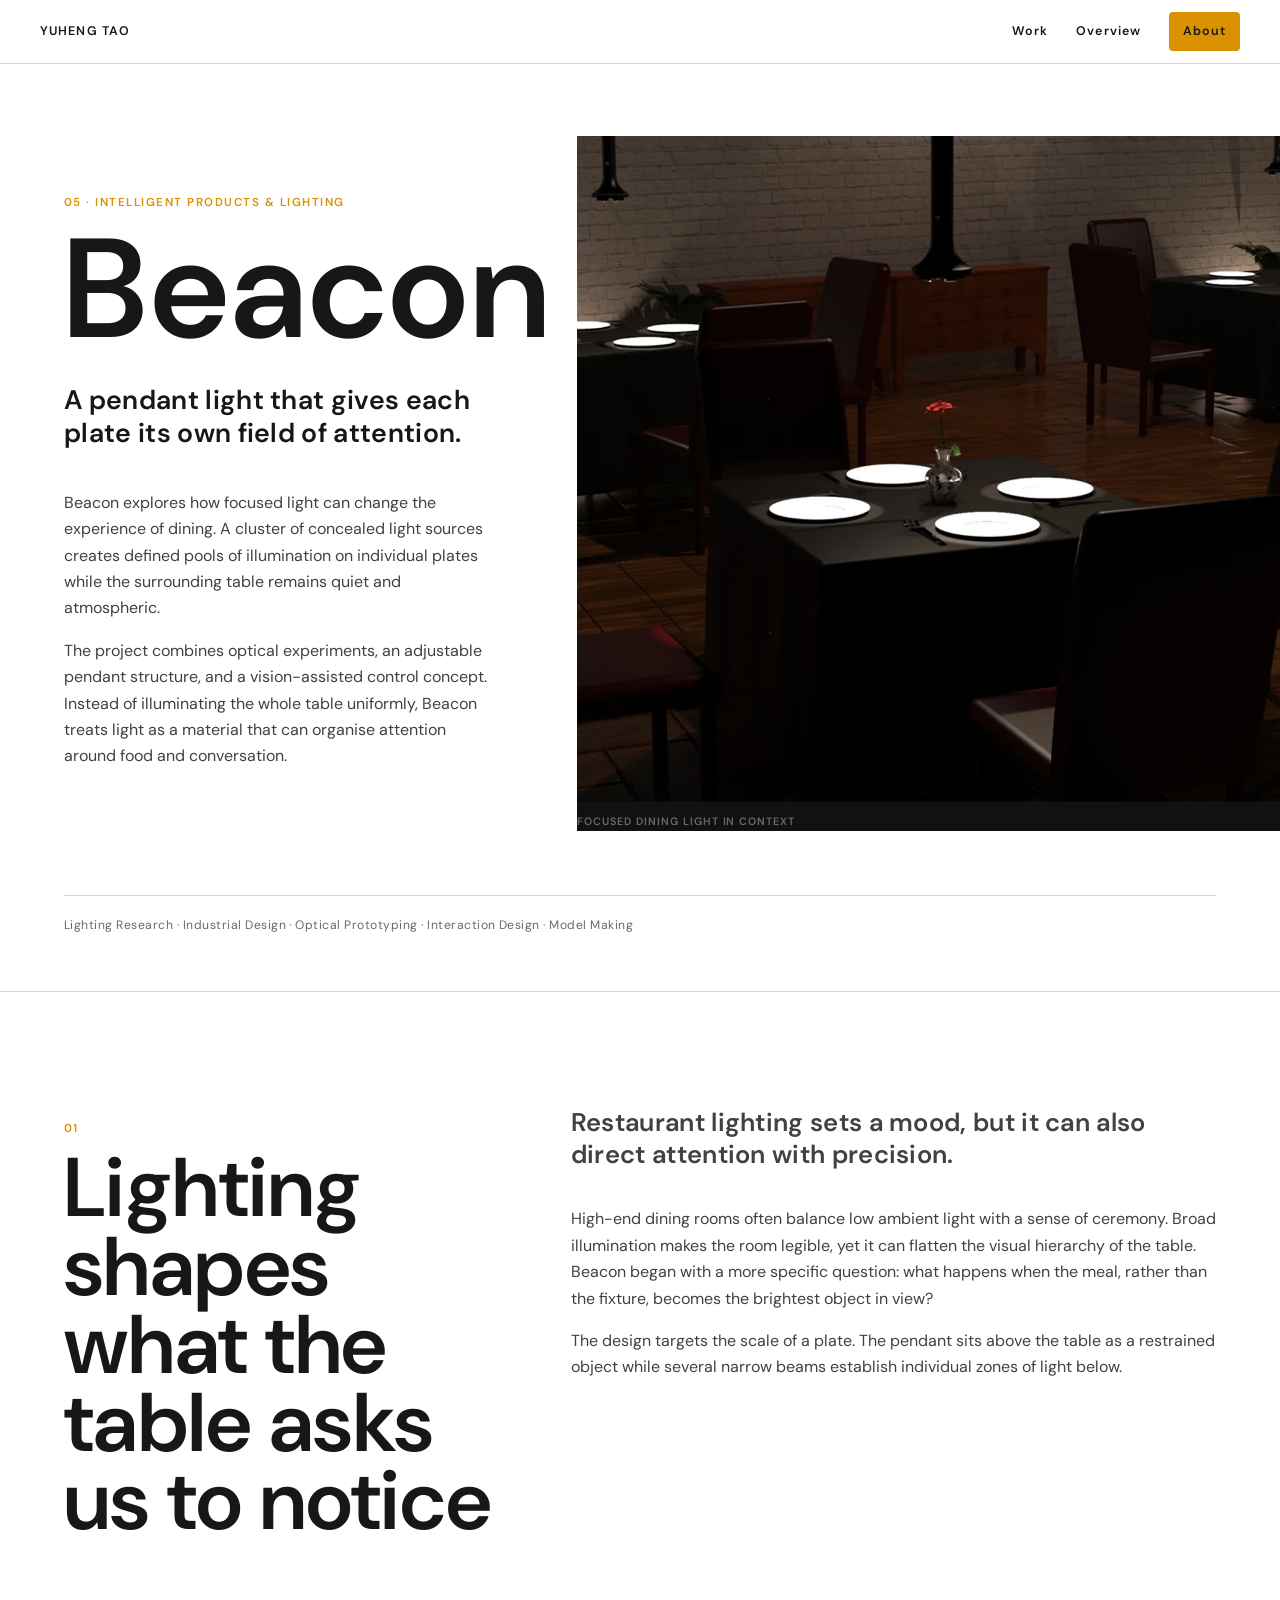
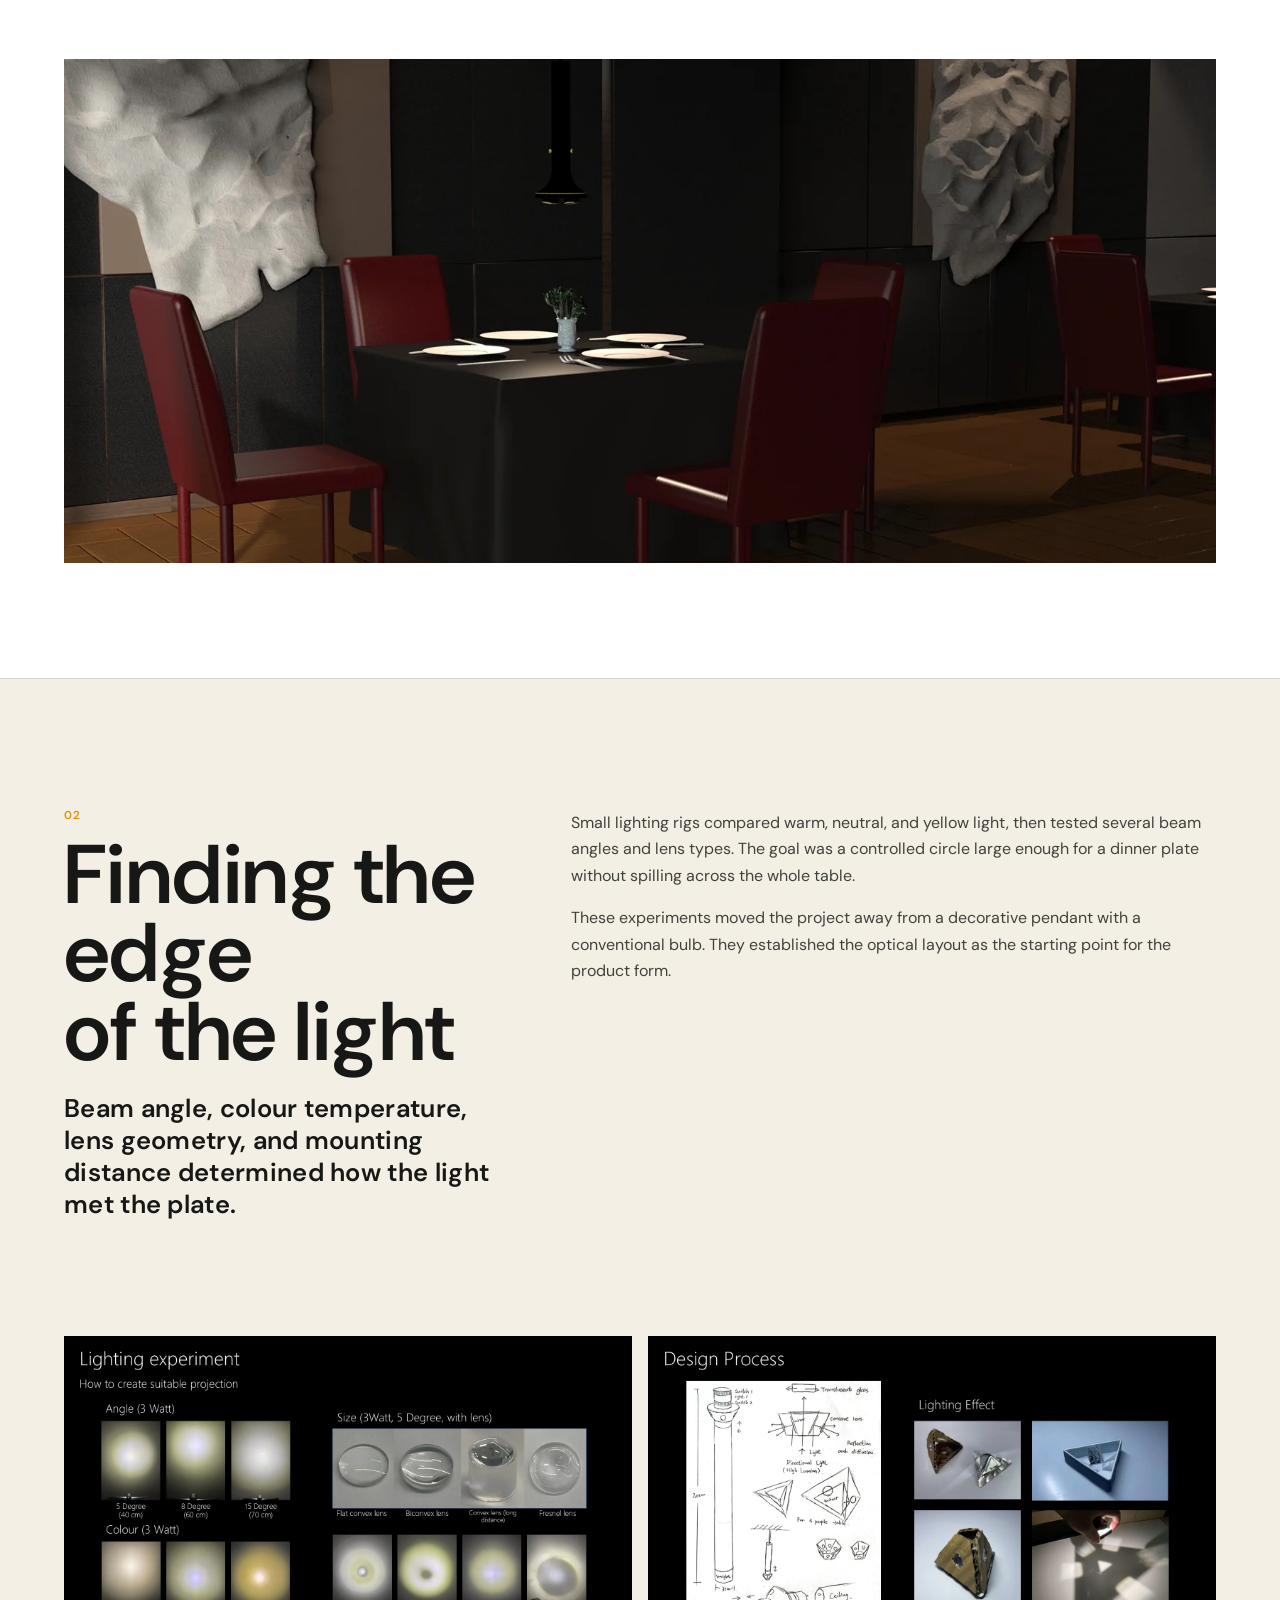
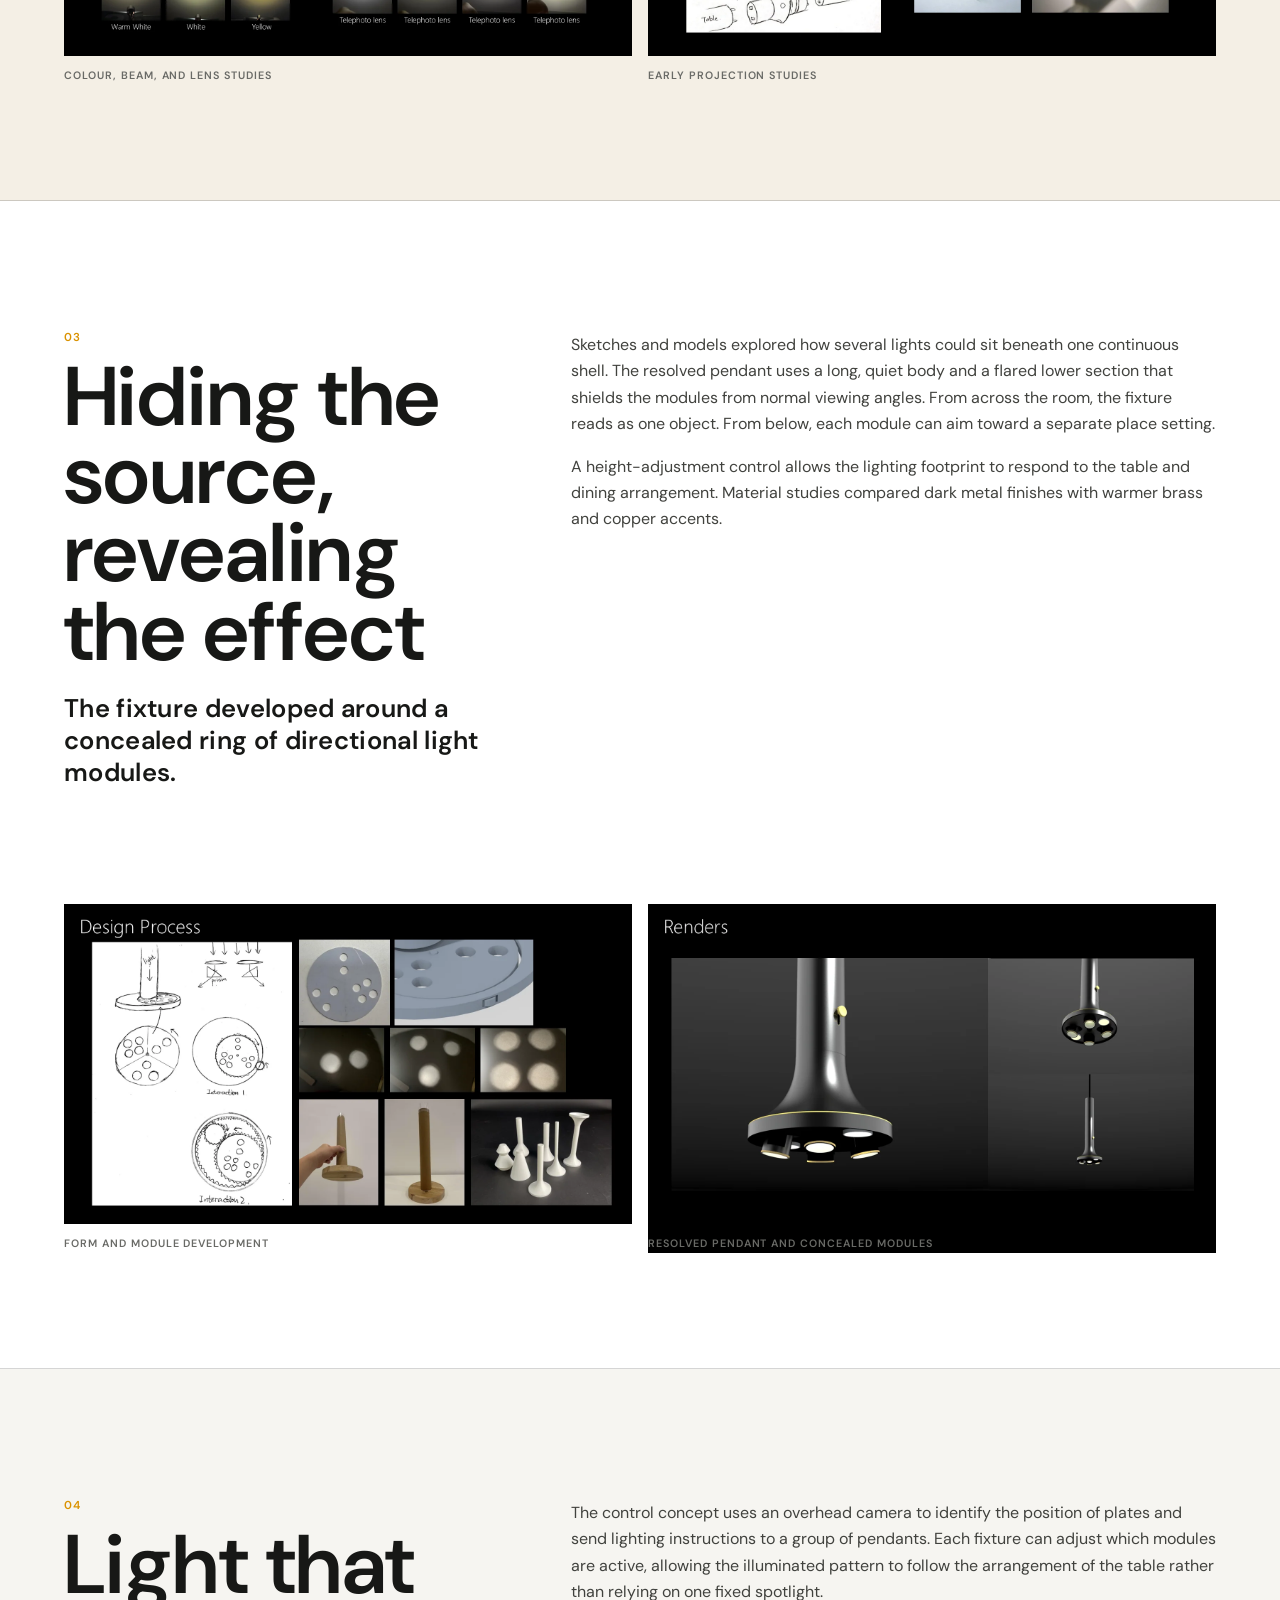
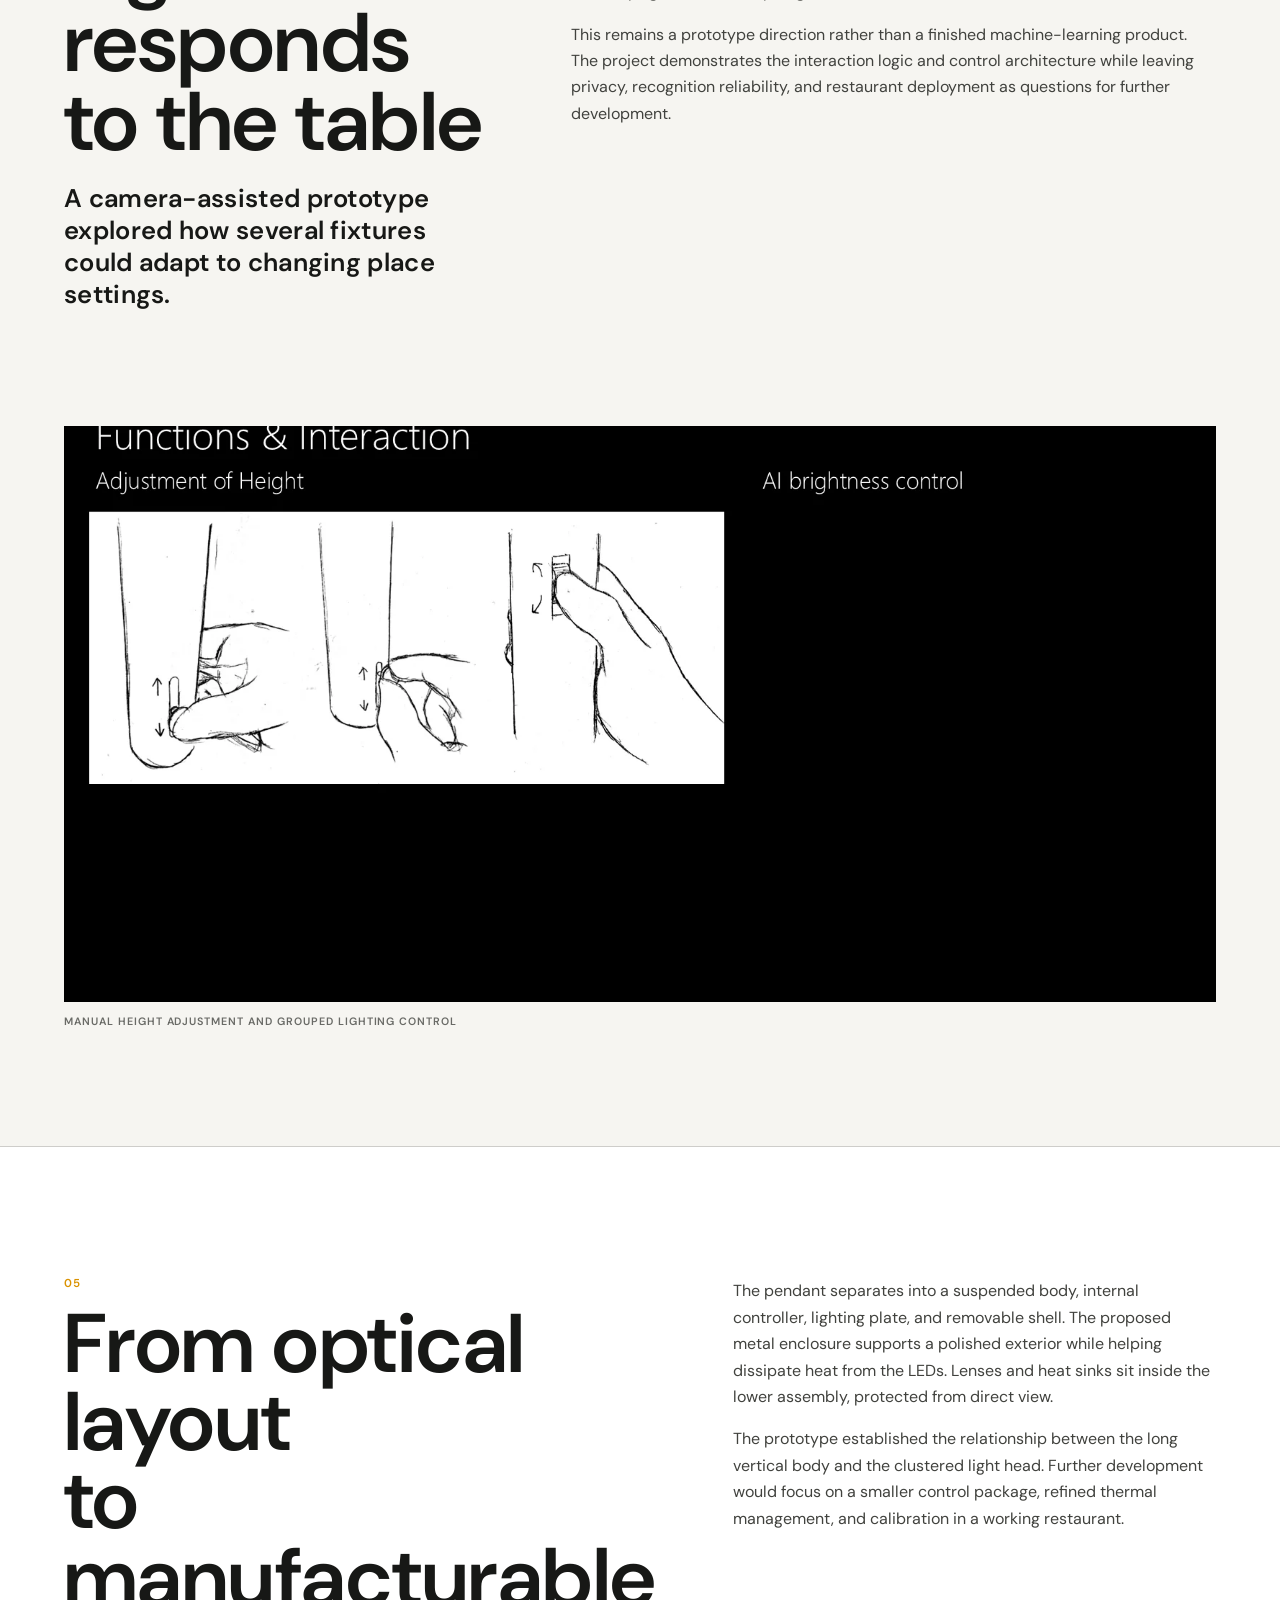
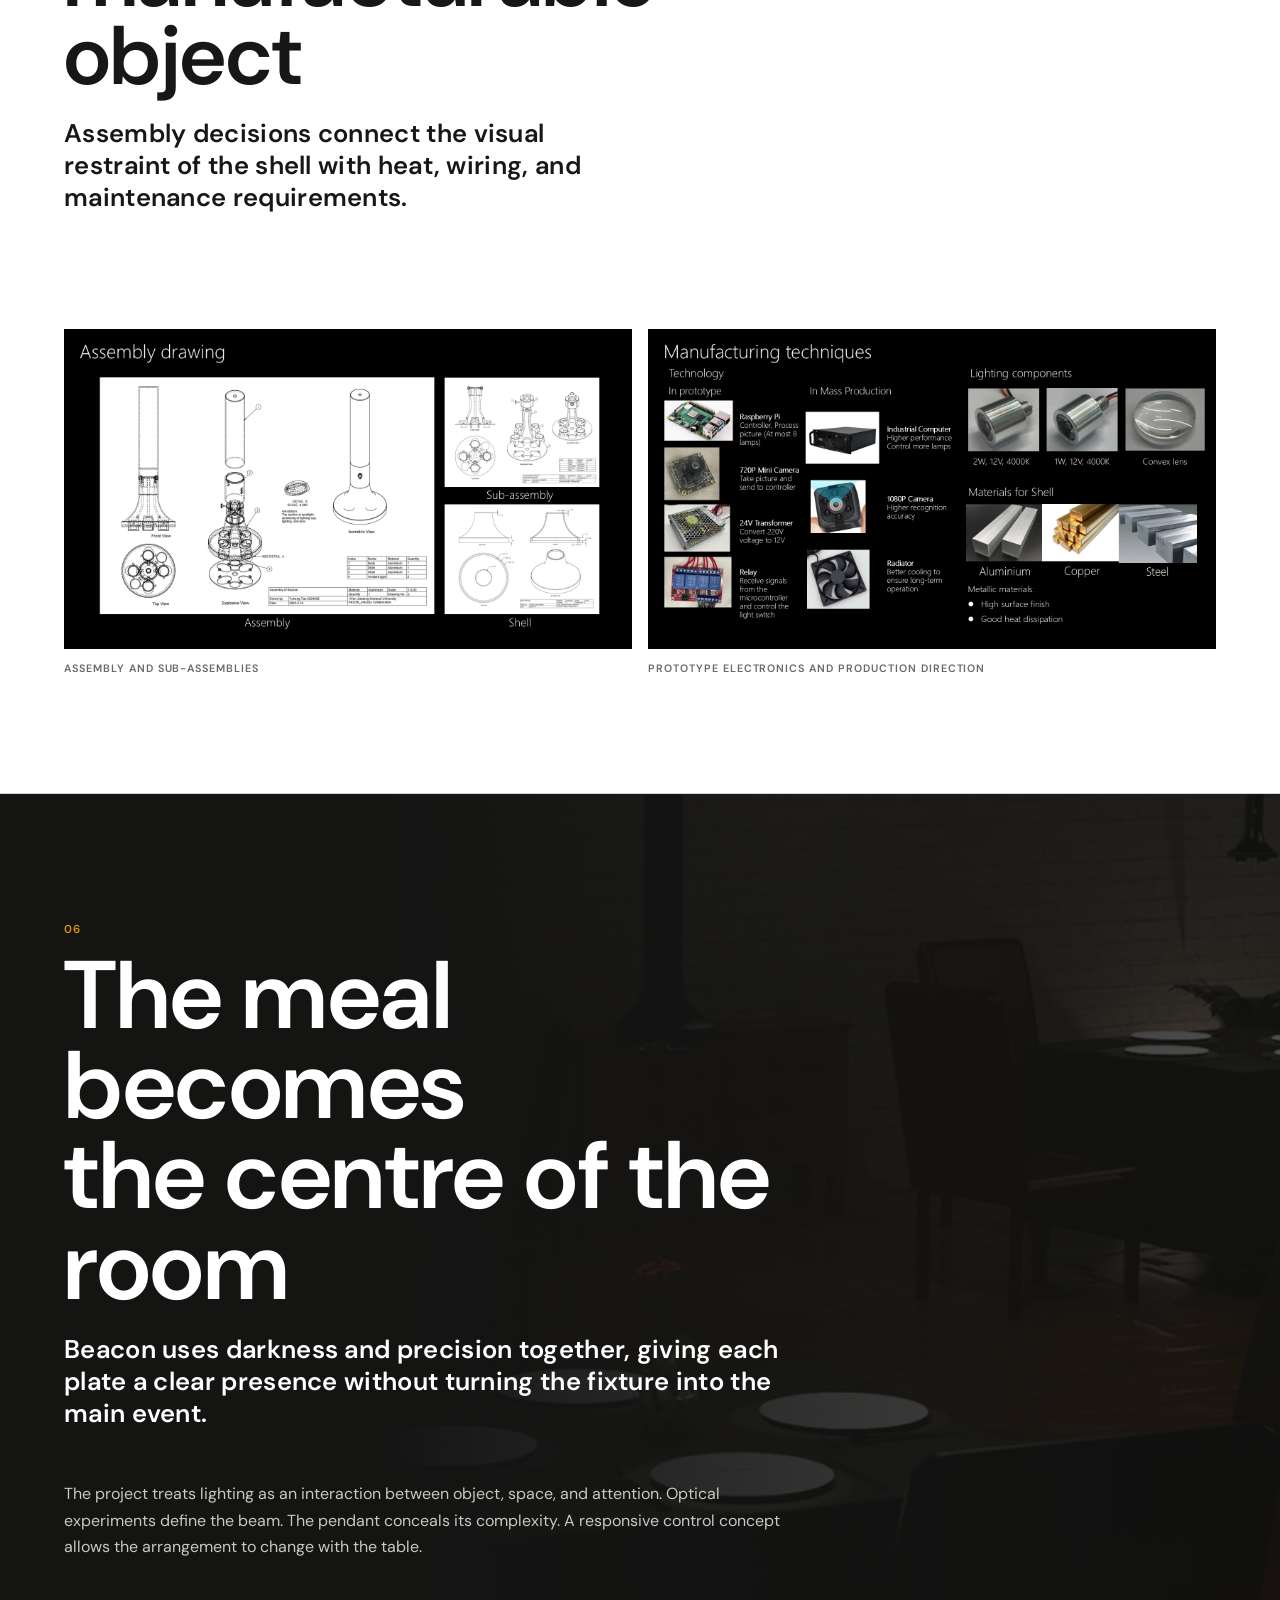
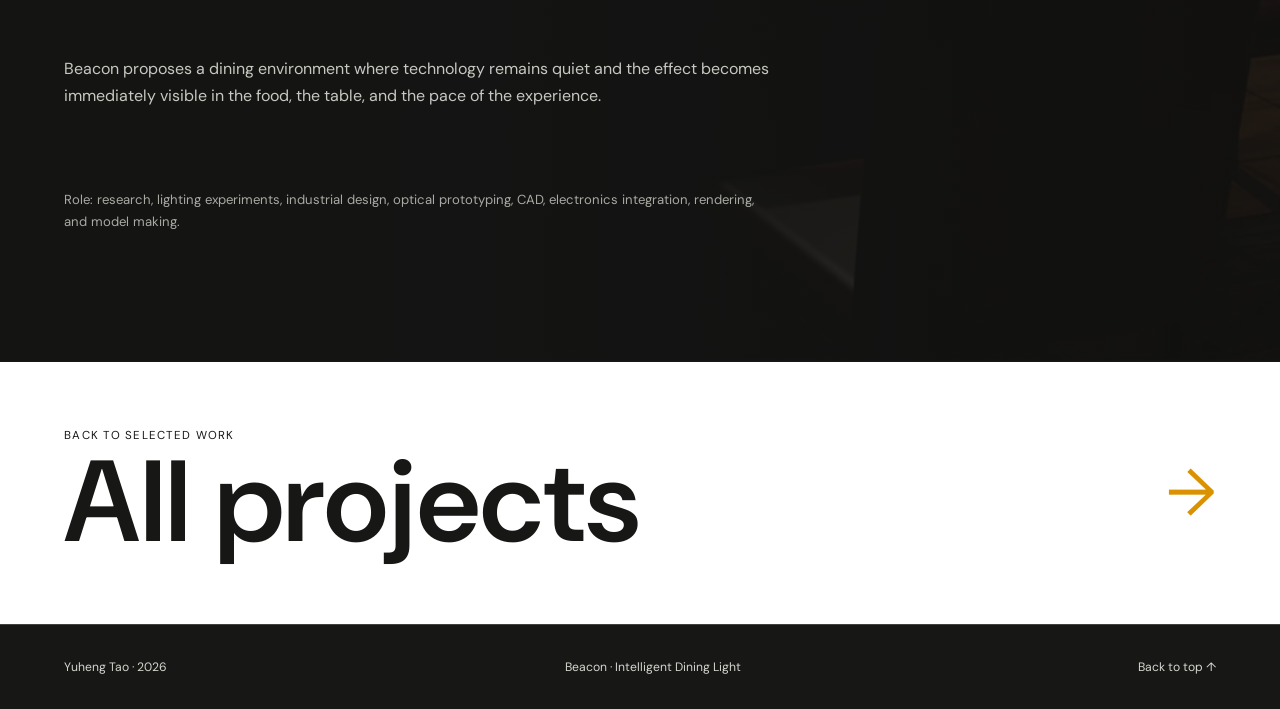
==== beacon.html @ 6a411d56 "Add Beacon and CartX project pages" ====
<!doctype html><html lang="en"><head><meta charset="utf-8"><meta name="viewport" content="width=device-width,initial-scale=1"><meta name="description" content="Beacon — a vision-assisted dining light by Yuheng Tao."><title>Beacon — Yuheng Tao</title><link rel="preconnect" href="https://fonts.googleapis.com"><link rel="preconnect" href="https://fonts.gstatic.com" crossorigin><link href="https://fonts.googleapis.com/css2?family=DM+Sans:opsz,wght@9..40,400;9..40,500;9..40,600&display=swap" rel="stylesheet"><link rel="stylesheet" href="capacitive.css?v=2"><link rel="stylesheet" href="beacon.css?v=1"></head>
<body><header class="site-header"><a class="wordmark" href="index.html">YUHENG TAO</a><nav aria-label="Project navigation"><a href="index.html#work">Work</a><a href="#overview">Overview</a><a class="button-link" href="index.html#about">About</a></nav></header><main>
<section class="project-hero beacon-hero" id="overview"><div class="hero-copy"><p class="eyebrow">05 · INTELLIGENT PRODUCTS & LIGHTING</p><h1>Beacon</h1><p class="hero-deck">A pendant light that gives each plate its own field of attention.</p><p class="hero-intro">Beacon explores how focused light can change the experience of dining. A cluster of concealed light sources creates defined pools of illumination on individual plates while the surrounding table remains quiet and atmospheric.</p><p class="hero-intro">The project combines optical experiments, an adjustable pendant structure, and a vision-assisted control concept. Instead of illuminating the whole table uniformly, Beacon treats light as a material that can organise attention around food and conversation.</p></div><figure class="hero-image"><img src="assets/beacon/web/hero-restaurant.webp" alt="Beacon pendant lights illuminating individual plates in a restaurant"><figcaption>Focused dining light in context</figcaption></figure><p class="project-credit">Lighting Research · Industrial Design · Optical Prototyping · Interaction Design · Model Making</p></section>

<section class="story-section beacon-question" id="context"><div><p class="section-number">01</p><h2>Lighting shapes what the table asks us to notice</h2></div><div class="copy"><p class="subhead">Restaurant lighting sets a mood, but it can also direct attention with precision.</p><p>High-end dining rooms often balance low ambient light with a sense of ceremony. Broad illumination makes the room legible, yet it can flatten the visual hierarchy of the table. Beacon began with a more specific question: what happens when the meal, rather than the fixture, becomes the brightest object in view?</p><p>The design targets the scale of a plate. The pendant sits above the table as a restrained object while several narrow beams establish individual zones of light below.</p></div><img class="wide-image" src="assets/beacon/web/ambient-context.webp" alt="Restaurant interior with Beacon providing ambient light"></section>

<section class="story-section optics" id="optics"><div class="heading"><p class="section-number">02</p><h2>Finding the edge<br>of the light</h2><p class="subhead">Beam angle, colour temperature, lens geometry, and mounting distance determined how the light met the plate.</p></div><div class="copy"><p>Small lighting rigs compared warm, neutral, and yellow light, then tested several beam angles and lens types. The goal was a controlled circle large enough for a dinner plate without spilling across the whole table.</p><p>These experiments moved the project away from a decorative pendant with a conventional bulb. They established the optical layout as the starting point for the product form.</p></div><div class="image-pair"><figure><img src="assets/beacon/web/optical-tests.webp" alt="Beacon beam angle, colour, and lens experiments"><figcaption>Colour, beam, and lens studies</figcaption></figure><figure><img src="assets/beacon/web/light-effect-studies.webp" alt="Physical lighting-effect prototypes"><figcaption>Early projection studies</figcaption></figure></div></section>

<section class="story-section form" id="form"><div class="heading"><p class="section-number">03</p><h2>Hiding the source,<br>revealing the effect</h2><p class="subhead">The fixture developed around a concealed ring of directional light modules.</p></div><div class="copy"><p>Sketches and models explored how several lights could sit beneath one continuous shell. The resolved pendant uses a long, quiet body and a flared lower section that shields the modules from normal viewing angles. From across the room, the fixture reads as one object. From below, each module can aim toward a separate place setting.</p><p>A height-adjustment control allows the lighting footprint to respond to the table and dining arrangement. Material studies compared dark metal finishes with warmer brass and copper accents.</p></div><div class="image-pair"><figure><img src="assets/beacon/web/form-development.webp" alt="Beacon sketches and physical form models"><figcaption>Form and module development</figcaption></figure><figure class="dark"><img src="assets/beacon/web/final-render.webp" alt="Final Beacon pendant light rendering"><figcaption>Resolved pendant and concealed modules</figcaption></figure></div></section>

<section class="story-section intelligence" id="interaction"><div class="heading"><p class="section-number">04</p><h2>Light that responds<br>to the table</h2><p class="subhead">A camera-assisted prototype explored how several fixtures could adapt to changing place settings.</p></div><div class="copy"><p>The control concept uses an overhead camera to identify the position of plates and send lighting instructions to a group of pendants. Each fixture can adjust which modules are active, allowing the illuminated pattern to follow the arrangement of the table rather than relying on one fixed spotlight.</p><p>This remains a prototype direction rather than a finished machine-learning product. The project demonstrates the interaction logic and control architecture while leaving privacy, recognition reliability, and restaurant deployment as questions for further development.</p></div><figure class="wide-card"><img src="assets/beacon/web/height-and-control.webp" alt="Height adjustment and camera-assisted brightness control concept"><figcaption>Manual height adjustment and grouped lighting control</figcaption></figure></section>

<section class="story-section making" id="making"><div class="heading"><p class="section-number">05</p><h2>From optical layout<br>to manufacturable object</h2><p class="subhead">Assembly decisions connect the visual restraint of the shell with heat, wiring, and maintenance requirements.</p></div><div class="copy"><p>The pendant separates into a suspended body, internal controller, lighting plate, and removable shell. The proposed metal enclosure supports a polished exterior while helping dissipate heat from the LEDs. Lenses and heat sinks sit inside the lower assembly, protected from direct view.</p><p>The prototype established the relationship between the long vertical body and the clustered light head. Further development would focus on a smaller control package, refined thermal management, and calibration in a working restaurant.</p></div><div class="image-pair"><figure><img src="assets/beacon/web/assembly.webp" alt="Beacon assembly and technical drawings"><figcaption>Assembly and sub-assemblies</figcaption></figure><figure><img src="assets/beacon/web/manufacturing.webp" alt="Beacon prototype electronics, materials, and manufacturing plan"><figcaption>Prototype electronics and production direction</figcaption></figure></div></section>

<section class="story-section story-section--closing beacon-closing" id="closing"><div class="closing-bg"><img src="assets/beacon/web/hero-restaurant.webp" alt="Beacon lights in a dining room"></div><p class="section-number">06</p><h2>The meal becomes<br>the centre of the room</h2><p class="subhead">Beacon uses darkness and precision together, giving each plate a clear presence without turning the fixture into the main event.</p><div class="closing-copy"><p>The project treats lighting as an interaction between object, space, and attention. Optical experiments define the beam. The pendant conceals its complexity. A responsive control concept allows the arrangement to change with the table.</p><p>Beacon proposes a dining environment where technology remains quiet and the effect becomes immediately visible in the food, the table, and the pace of the experience.</p></div><p class="role">Role: research, lighting experiments, industrial design, optical prototyping, CAD, electronics integration, rendering, and model making.</p></section>
<a class="next-project" href="index.html#capacitive"><span>Back to selected work</span><strong>All projects</strong><b>→</b></a></main><footer><span>Yuheng Tao · 2026</span><span>Beacon · Intelligent Dining Light</span><a href="#overview">Back to top ↑</a></footer></body></html>
---- capacitive.css ----
:root{--paper:#fff;--ink:#171816;--muted:#696a66;--soft:#f0efe9;--line:rgba(23,24,22,.18);--accent:#da9200;--ch-a:#db6d43;--ch-b:#3d7f74;--ch-c:#5270a8;--sans:"DM Sans",Arial,sans-serif;--serif:"Libre Caslon Display",Georgia,serif}
*{box-sizing:border-box}html{scroll-behavior:smooth}body{margin:0;background:var(--paper);color:var(--ink);font-family:var(--sans);font-size:16px;line-height:1.65}a{color:inherit;text-decoration:none}
.site-header{position:fixed;inset:0 0 auto;z-index:20;display:flex;align-items:center;justify-content:space-between;min-height:64px;padding:0 2.5rem;border-bottom:1px solid var(--line);background:rgba(255,255,255,.9);backdrop-filter:blur(14px)}
.wordmark,nav a{font-size:.78rem;font-weight:600;letter-spacing:.09em}nav{display:flex;align-items:center;gap:1.75rem}.button-link{padding:.55rem .85rem;border-radius:4px;background:var(--accent)}
main{overflow:hidden}.eyebrow,.section-number{color:var(--accent);font-size:.72rem;font-weight:600;letter-spacing:.13em}.project-hero,.story-section{border-bottom:1px solid var(--line)}
.project-hero{display:grid;grid-template-columns:minmax(360px,.78fr) minmax(0,1.22fr);gap:clamp(2rem,5vw,6rem);min-height:100vh;padding:8.5rem 0 3.5rem 5vw;align-items:center}.hero-copy{max-width:670px;padding-right:1rem}.hero-copy h1,.story-section h2{font-family:var(--serif);font-weight:400;letter-spacing:-.045em;line-height:.94}.hero-copy h1{margin:.7rem 0 1.7rem;font-size:clamp(4.4rem,7vw,8rem)}.hero-deck{max-width:570px;margin:0 0 2.5rem;font-family:var(--serif);font-size:clamp(1.5rem,2.1vw,2.3rem);line-height:1.25}.hero-intro{max-width:610px;margin:0 0 1rem;color:#41423e}.disclosure{grid-column:1/-1;margin:0 5vw 0 0;padding-top:1.2rem;border-top:1px solid var(--line);color:var(--muted);font-size:.78rem;font-style:italic}
.media-placeholder{position:relative;min-height:240px;overflow:hidden;background:linear-gradient(135deg,transparent 49.8%,rgba(23,24,22,.1) 50%,transparent 50.2%),linear-gradient(45deg,transparent 49.8%,rgba(23,24,22,.1) 50%,transparent 50.2%),#e4e2da}.media-placeholder:after{content:"";position:absolute;inset:12px;border:1px solid rgba(23,24,22,.12)}.media-placeholder span{position:absolute;left:1.1rem;bottom:.9rem;z-index:1;padding:.2rem .35rem;background:rgba(255,255,255,.9);font-size:.65rem;font-weight:600;letter-spacing:.1em}.media-placeholder--hero{min-height:0;aspect-ratio:16/9}.media-placeholder--square{aspect-ratio:1}.media-placeholder--wide{width:100%;min-height:0;aspect-ratio:16/7}.media-row{display:grid;grid-template-columns:1fr 1fr;gap:1rem}.media-row .media-placeholder{aspect-ratio:4/3;min-height:0}
.story-section{padding:clamp(5rem,9vw,9rem) 5vw}.story-section--split{display:grid;grid-template-columns:minmax(340px,.75fr) minmax(0,1.25fr);gap:clamp(3rem,8vw,9rem);align-items:start}.story-copy{max-width:670px}.story-section h2{margin:.5rem 0 1.4rem;font-size:clamp(3.8rem,6.5vw,7rem)}.story-copy p:not(.section-number):not(.subhead):not(.note){color:#3f403c}.subhead{margin:0 0 2.2rem;max-width:650px;font-family:var(--serif);font-size:clamp(1.35rem,2vw,2rem);line-height:1.3}.note,.result-note{margin-top:2rem;padding-top:1rem;border-top:1px solid var(--line);color:var(--muted);font-size:.82rem;font-style:italic}.media-stack{display:grid;gap:1rem}
.story-section--image-first{padding-left:0;padding-right:0}.story-section--image-first .story-copy{margin:5rem 5vw 3rem 48%;max-width:690px}.story-section--image-first .media-placeholder--wide{margin-left:12%;width:88%}.process-line{display:flex;align-items:center;justify-content:space-between;gap:1rem;margin:4rem 5vw 0;padding:1.6rem 0;border-top:1px solid var(--line);border-bottom:1px solid var(--line);font-size:.76rem;font-weight:600;letter-spacing:.09em;text-transform:uppercase}.process-line i{display:block;flex:1;height:1px;background:var(--line)}
.story-section--reading{background:#f6f5f1}.story-copy--reading{max-width:900px}.pipeline{display:grid;grid-template-columns:1fr auto 1fr auto 1fr;gap:1.2rem;align-items:center;margin:4rem 0}.pipeline>b{color:var(--accent);font-size:2rem;font-weight:400}.pipeline-card{position:relative;display:flex;align-items:flex-end;justify-content:center;height:210px;padding:1.4rem;background:#fff;border:1px solid var(--line)}.pipeline-card strong{position:absolute;left:1rem;bottom:.8rem;font-size:.72rem;letter-spacing:.08em;text-transform:uppercase}.trace{position:absolute;left:10%;right:10%;height:2px;transform-origin:center;background:var(--ch-a);box-shadow:40px -22px 0 -1px var(--ch-a),90px 13px 0 -1px var(--ch-a)}.trace--b{background:var(--ch-b);transform:rotate(-8deg);box-shadow:50px 25px 0 -1px var(--ch-b),110px -16px 0 -1px var(--ch-b)}.trace--c{background:var(--ch-c);transform:rotate(12deg);box-shadow:36px 17px 0 -1px var(--ch-c),100px -26px 0 -1px var(--ch-c)}.pipeline-card--signature{gap:1rem;align-items:center}.pipeline-card--signature em{width:18%;aspect-ratio:1;border-radius:50%}.pipeline-card--signature em:nth-child(1){background:var(--ch-a)}.pipeline-card--signature em:nth-child(2){background:var(--ch-b)}.pipeline-card--signature em:nth-child(3){background:var(--ch-c)}.pipeline-card--position span{width:55%;aspect-ratio:1;border:1px solid var(--line);background:radial-gradient(circle at 68% 36%,var(--accent) 0 5px,transparent 6px),linear-gradient(var(--line) 1px,transparent 1px),linear-gradient(90deg,var(--line) 1px,transparent 1px);background-size:auto,25% 25%,25% 25%}.reading-grid{display:grid;grid-template-columns:.8fr 1.2fr;gap:6vw;align-items:start}.reading-copy{max-width:620px;color:#3f403c}.media-row--maps .media-placeholder{aspect-ratio:1}
.story-section--result{padding-bottom:7rem}.result-heading{max-width:960px}.comparison{display:grid;grid-template-columns:1fr 1fr;gap:1rem;margin-top:4rem}.comparison-panel{padding:1.5rem;background:#fff;border:1px solid var(--line)}.comparison-panel--muted{background:var(--soft)}.comparison-label{font-size:.68rem;font-weight:600;letter-spacing:.11em}.comparison-panel h3{margin:1.4rem 0 .7rem;font-family:var(--serif);font-size:clamp(1.7rem,2.4vw,2.7rem);font-weight:400}.comparison-panel p{max-width:620px;color:#454642}.dot-field{height:250px;margin-top:1.2rem;border:1px solid var(--line);background-size:40px 40px;background-image:radial-gradient(circle,var(--ink) 0 3px,transparent 4px)}.dot-field--uncertain{background-image:radial-gradient(circle at 50% 50%,rgba(218,146,0,.35) 0 5px,transparent 28px),radial-gradient(circle,rgba(23,24,22,.38) 0 3px,transparent 4px);background-size:120px 100px,47px 42px}.result-note{max-width:700px}
.story-section--closing{min-height:90vh;background:var(--ink);color:#fff}.story-section--closing .section-number{color:var(--accent)}.story-section--closing h2{font-size:clamp(5rem,10vw,11rem)}.story-section--closing .subhead{max-width:790px;color:#fff}.closing-copy{display:grid;grid-template-columns:1fr 1fr;gap:5vw;max-width:1100px;color:#c8c8c2}.role{margin-top:4rem;color:#a9aaa4;font-size:.82rem}.closing-line{max-width:1050px;margin:6rem 0 0;font-family:var(--serif);font-size:clamp(2rem,4vw,4.5rem);line-height:1.1}
.next-project{display:grid;grid-template-columns:1fr auto;grid-template-rows:auto auto;align-items:center;padding:4rem 5vw;background:var(--paper)}.next-project span{font-size:.72rem;letter-spacing:.11em;text-transform:uppercase}.next-project strong{font-family:var(--serif);font-size:clamp(4rem,9vw,10rem);font-weight:400;line-height:1}.next-project b{grid-column:2;grid-row:1/3;color:var(--accent);font-size:4rem;font-weight:400}footer{display:flex;justify-content:space-between;gap:1rem;padding:2rem 5vw;background:var(--ink);color:#d6d6d0;font-size:.76rem;border-top:1px solid rgba(255,255,255,.18)}
@media(max-width:900px){.site-header{padding:0 1.25rem}nav a:not(.button-link){display:none}.project-hero,.story-section--split{grid-template-columns:1fr}.project-hero{padding:7rem 0 3rem 1.25rem}.hero-copy{padding-right:1.25rem}.media-placeholder--hero{grid-row:auto;width:100%}.disclosure{margin-right:1.25rem}.story-section{padding:5rem 1.25rem}.story-section--image-first{padding-left:0;padding-right:0}.story-section--image-first .media-placeholder--wide{margin-left:1.25rem;width:calc(100% - 1.25rem);aspect-ratio:16/9}.story-section--image-first .story-copy{margin:3rem 1.25rem}.process-line{margin:3rem 1.25rem 0;overflow:auto}.pipeline{grid-template-columns:1fr;gap:.7rem}.pipeline>b{transform:rotate(90deg);justify-self:center}.reading-grid,.comparison,.closing-copy{grid-template-columns:1fr}.dot-field{height:210px}.story-section--closing h2{font-size:20vw}}
@media(max-width:560px){.hero-copy h1{font-size:15vw}.story-section h2{font-size:14vw}.media-row{grid-template-columns:1fr}.process-line{justify-content:flex-start}.process-line i{min-width:28px}.pipeline-card{height:180px}.next-project{padding:3rem 1.25rem}.next-project strong{font-size:17vw}.next-project b{font-size:2.5rem}footer{flex-direction:column}}
/* Project typography: clean, contemporary sans-serif headings. */
.hero-copy h1,.story-section h2,.hero-deck,.subhead,.comparison-panel h3,.closing-line,.next-project strong{font-family:var(--sans);font-weight:600}
.hero-copy h1,.story-section h2,.next-project strong{letter-spacing:.006em}
.hero-deck,.subhead{letter-spacing:.012em;line-height:1.25}
.comparison-panel h3{letter-spacing:.01em;line-height:1.16}
.closing-line{letter-spacing:.006em;line-height:1.12}
@media(prefers-reduced-motion:reduce){html{scroll-behavior:auto}}
---- beacon.css ----
:root{--beacon-gold:#d5ad4d;--beacon-warm:#f4efe5;--beacon-dark:#121212}.beacon-hero{background:#fff}.beacon-hero h1{font-size:clamp(6rem,11vw,13rem);letter-spacing:.025em}.hero-image{margin:0;align-self:center;background:#111}.hero-image img{display:block;width:100%;height:min(74vh,780px);object-fit:cover}.hero-image figcaption,figure figcaption{margin-top:.7rem;color:var(--muted);font-size:.67rem;font-weight:600;letter-spacing:.09em;text-transform:uppercase}.project-credit{grid-column:1/-1;margin:0 5vw 0 0;padding-top:1.2rem;border-top:1px solid var(--line);color:var(--muted);font-size:.76rem;letter-spacing:.04em}.beacon-question{display:grid;grid-template-columns:.8fr 1.2fr;gap:4rem 6vw}.copy{max-width:680px;color:#41423e}.wide-image{grid-column:1/-1;width:100%;margin-top:2rem;aspect-ratio:16/7;object-fit:cover}.heading{max-width:900px}.optics{background:var(--beacon-warm)}.optics,.form,.intelligence,.making{display:grid;grid-template-columns:.8fr 1.2fr;gap:3rem 6vw}.image-pair{grid-column:1/-1;display:grid;grid-template-columns:1fr 1fr;gap:1rem;margin-top:2rem}.image-pair figure{margin:0}.image-pair img{display:block;width:100%;aspect-ratio:16/9;object-fit:cover}.image-pair .dark{background:#000}.wide-card{grid-column:1/-1;margin:2rem 0 0}.wide-card img{display:block;width:100%;aspect-ratio:16/8;object-fit:cover}.intelligence{background:#f6f5f1}.beacon-closing{position:relative;min-height:100vh;overflow:hidden}.closing-bg{position:absolute;inset:0;opacity:.5}.closing-bg:after{content:"";position:absolute;inset:0;background:linear-gradient(90deg,var(--beacon-dark) 0 30%,rgba(18,18,18,.8) 58%,rgba(18,18,18,.5))}.closing-bg img{width:100%;height:100%;object-fit:cover}.beacon-closing>*:not(.closing-bg){position:relative;z-index:1;max-width:62%}.beacon-closing h2{font-size:clamp(4rem,7.5vw,9rem)}.beacon-closing .closing-copy{grid-template-columns:1fr;max-width:720px}@media(max-width:900px){.beacon-hero h1{font-size:22vw}.beacon-question,.optics,.form,.intelligence,.making{grid-template-columns:1fr}.wide-image,.image-pair,.wide-card{grid-column:1}.image-pair{grid-template-columns:1fr}.beacon-closing>*:not(.closing-bg){max-width:none}}@media(max-width:560px){.wide-image{aspect-ratio:4/3}.beacon-closing h2{font-size:14vw}}
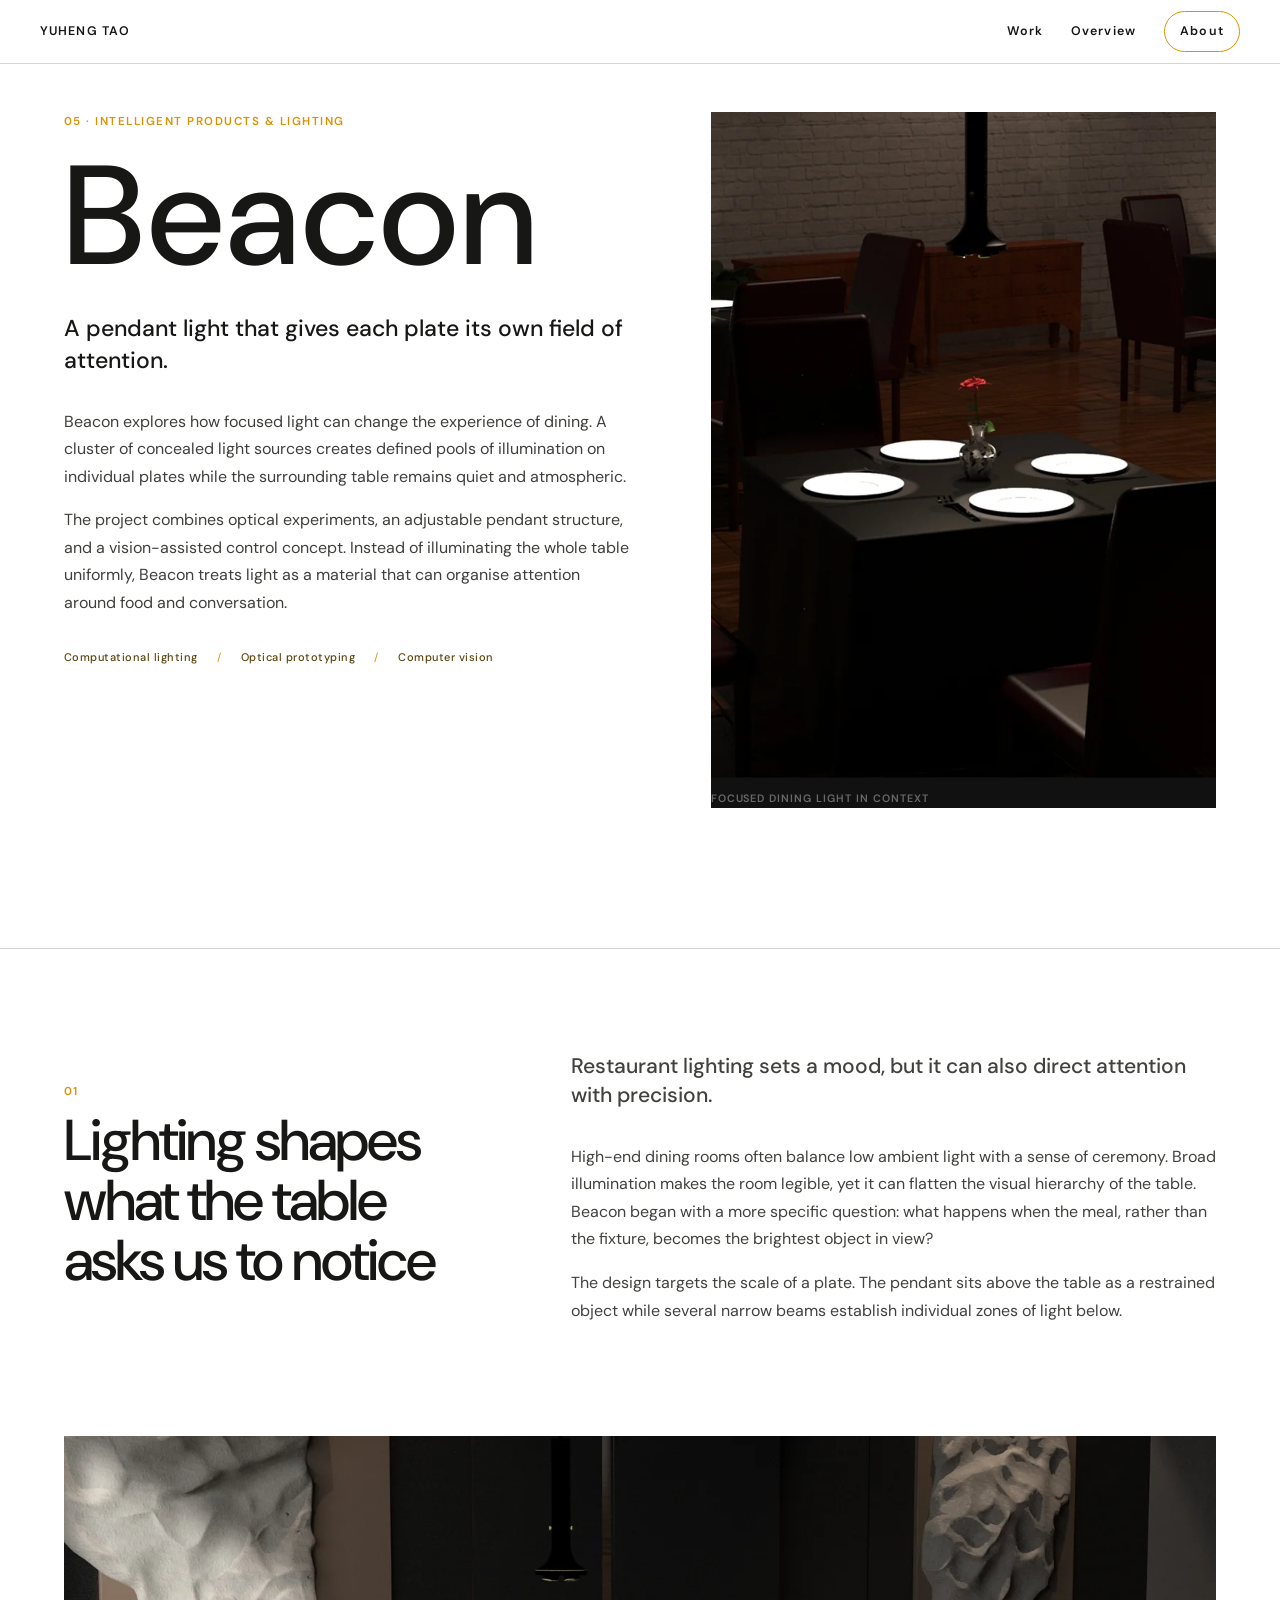
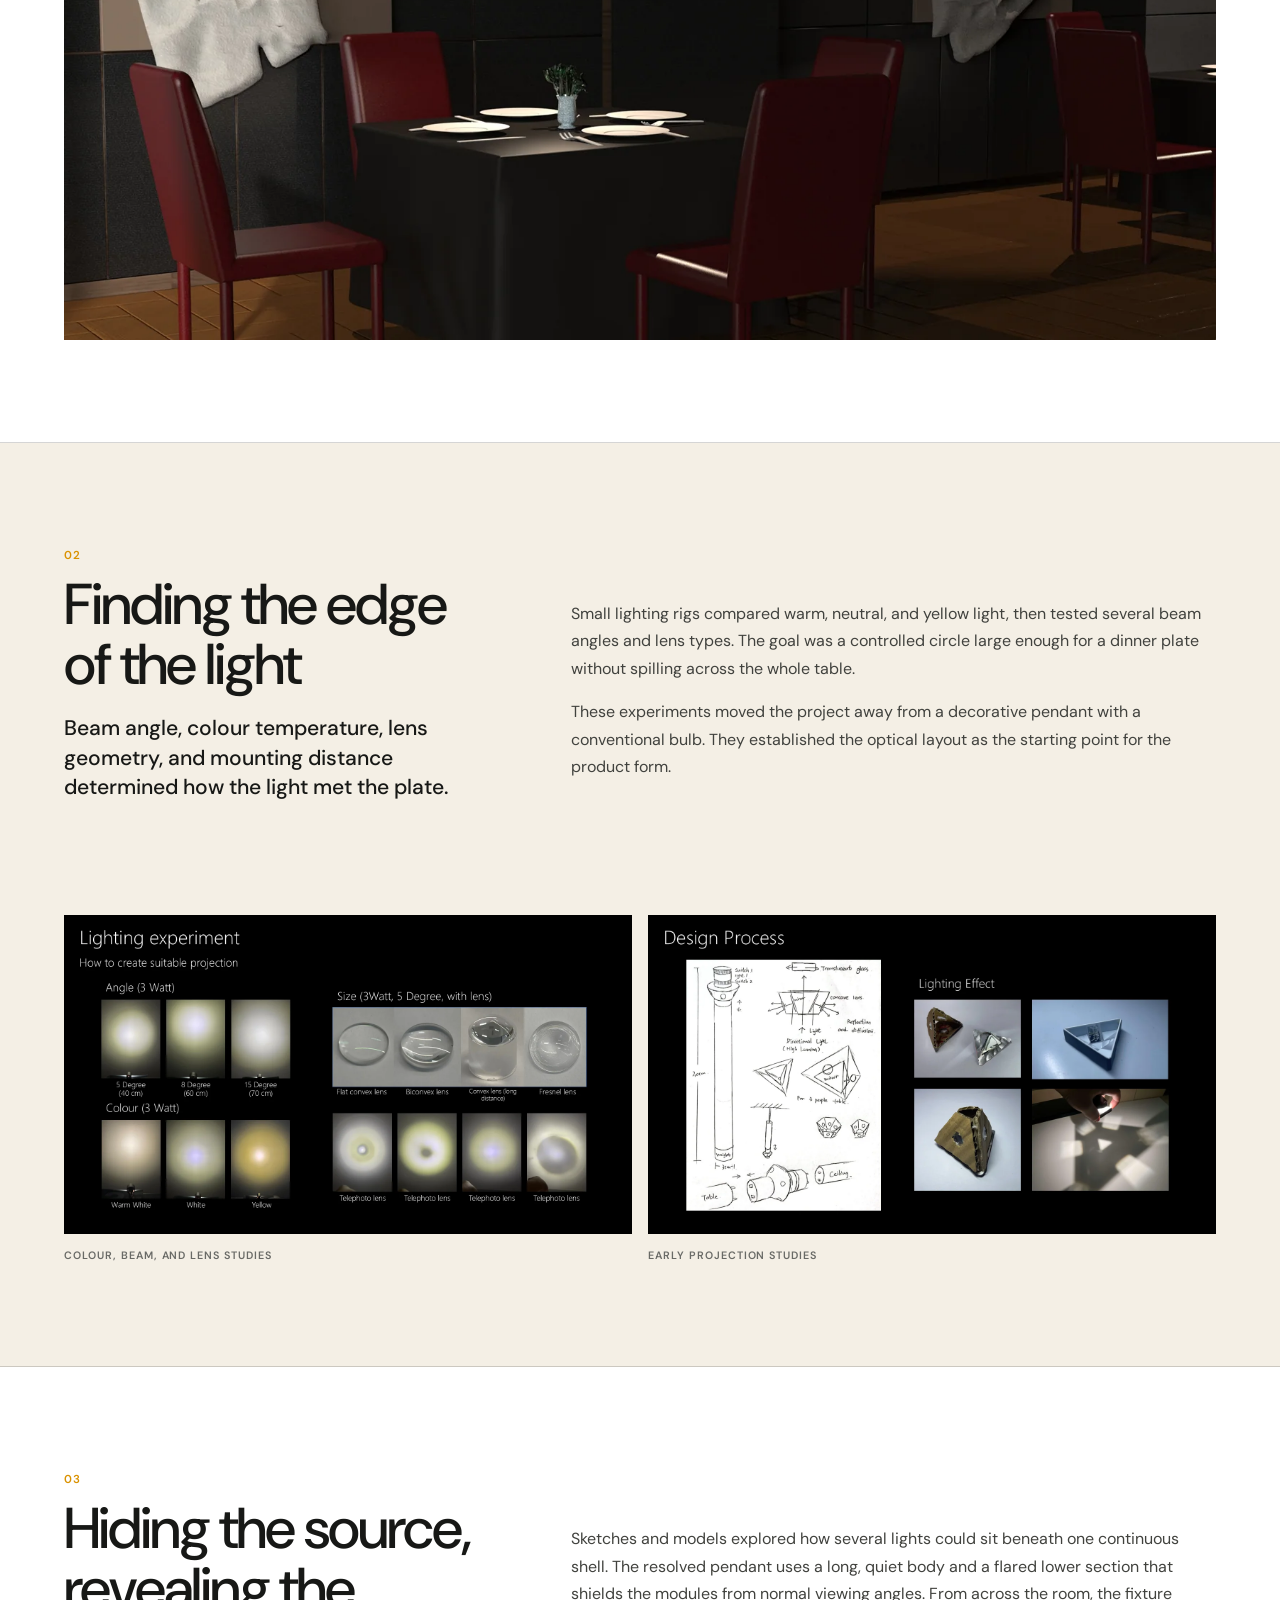
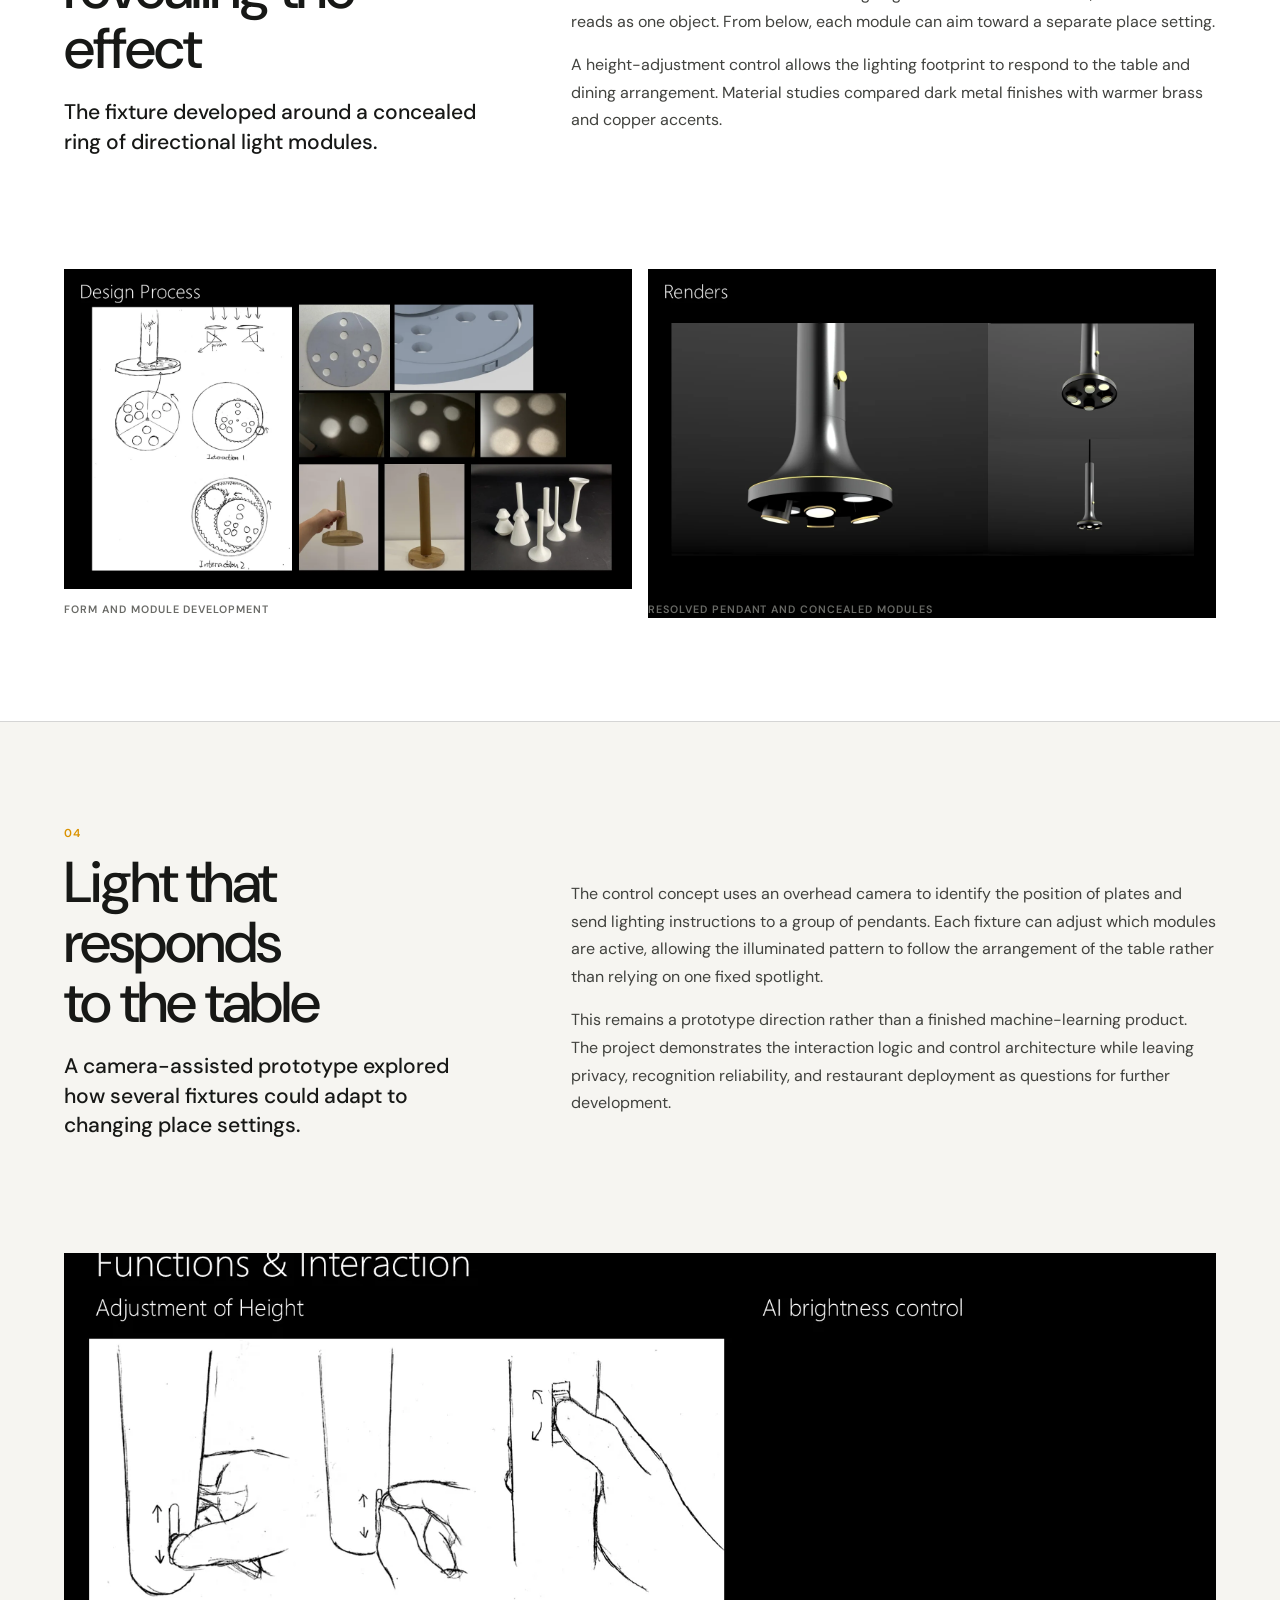
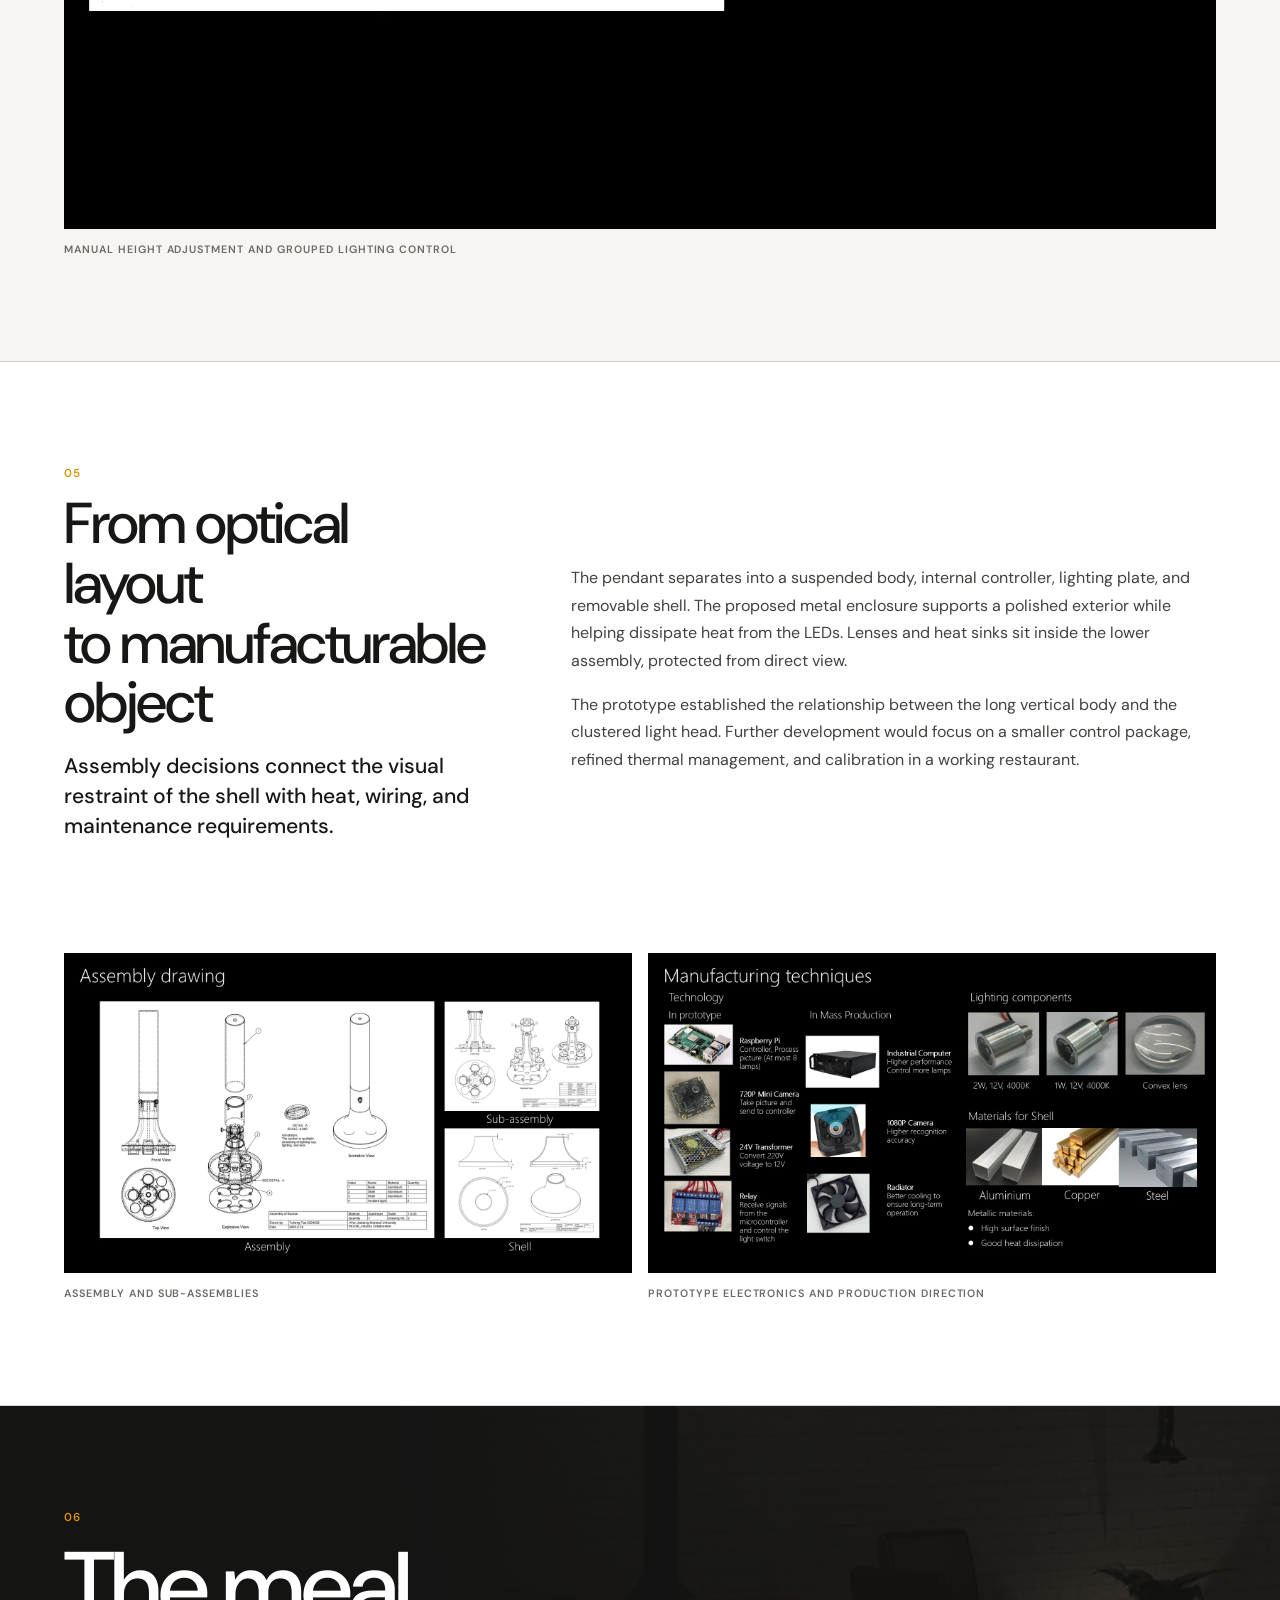
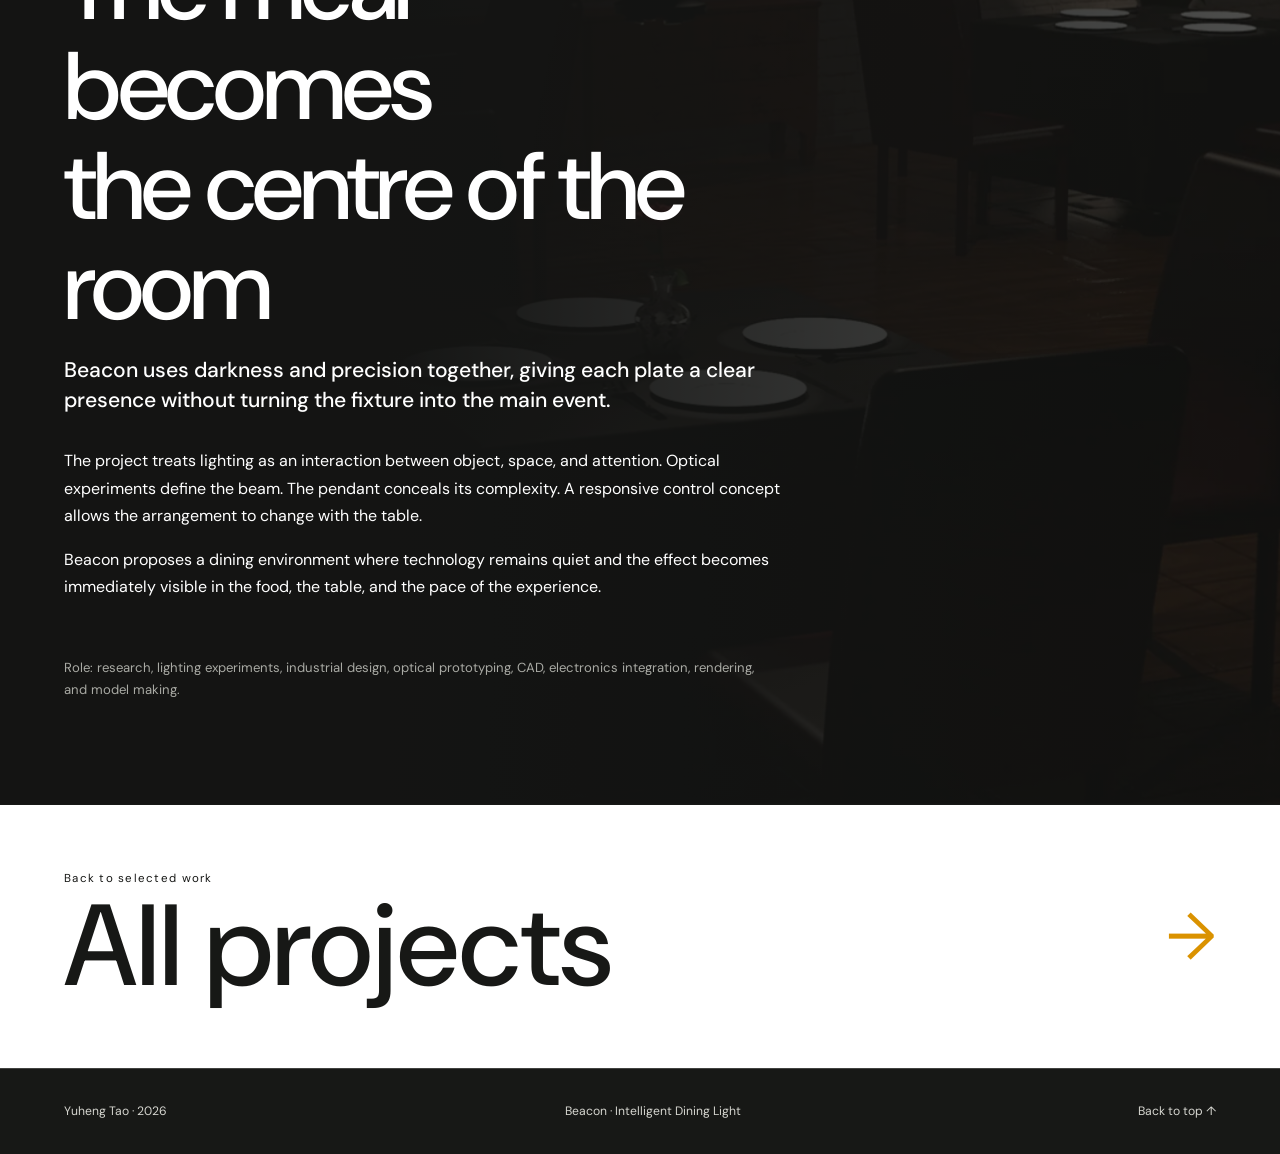
==== commit 399e3e06: "Update portfolio projects and research profile" ====
--- a/beacon.html
+++ b/beacon.html
@@ -1,6 +1,6 @@
 <!doctype html><html lang="en"><head><meta charset="utf-8"><meta name="viewport" content="width=device-width,initial-scale=1"><meta name="description" content="Beacon — a vision-assisted dining light by Yuheng Tao."><title>Beacon — Yuheng Tao</title><link rel="preconnect" href="https://fonts.googleapis.com"><link rel="preconnect" href="https://fonts.gstatic.com" crossorigin><link href="https://fonts.googleapis.com/css2?family=DM+Sans:opsz,wght@9..40,400;9..40,500;9..40,600&display=swap" rel="stylesheet"><link rel="stylesheet" href="capacitive.css?v=2"><link rel="stylesheet" href="beacon.css?v=1"></head>
 <body><header class="site-header"><a class="wordmark" href="index.html">YUHENG TAO</a><nav aria-label="Project navigation"><a href="index.html#work">Work</a><a href="#overview">Overview</a><a class="button-link" href="index.html#about">About</a></nav></header><main>
-<section class="project-hero beacon-hero" id="overview"><div class="hero-copy"><p class="eyebrow">05 · INTELLIGENT PRODUCTS & LIGHTING</p><h1>Beacon</h1><p class="hero-deck">A pendant light that gives each plate its own field of attention.</p><p class="hero-intro">Beacon explores how focused light can change the experience of dining. A cluster of concealed light sources creates defined pools of illumination on individual plates while the surrounding table remains quiet and atmospheric.</p><p class="hero-intro">The project combines optical experiments, an adjustable pendant structure, and a vision-assisted control concept. Instead of illuminating the whole table uniformly, Beacon treats light as a material that can organise attention around food and conversation.</p></div><figure class="hero-image"><img src="assets/beacon/web/hero-restaurant.webp" alt="Beacon pendant lights illuminating individual plates in a restaurant"><figcaption>Focused dining light in context</figcaption></figure><p class="project-credit">Lighting Research · Industrial Design · Optical Prototyping · Interaction Design · Model Making</p></section>
+<section class="project-hero beacon-hero" id="overview"><div class="hero-copy"><p class="eyebrow">05 · INTELLIGENT PRODUCTS & LIGHTING</p><h1>Beacon</h1><p class="hero-deck">A pendant light that gives each plate its own field of attention.</p><p class="hero-intro">Beacon explores how focused light can change the experience of dining. A cluster of concealed light sources creates defined pools of illumination on individual plates while the surrounding table remains quiet and atmospheric.</p><p class="hero-intro">The project combines optical experiments, an adjustable pendant structure, and a vision-assisted control concept. Instead of illuminating the whole table uniformly, Beacon treats light as a material that can organise attention around food and conversation.</p><ul class="keywords" aria-label="Project keywords"><li>Computational lighting</li><li>Optical prototyping</li><li>Computer vision</li></ul></div><figure class="hero-image"><img src="assets/beacon/web/hero-restaurant.webp" alt="Beacon pendant lights illuminating individual plates in a restaurant"><figcaption>Focused dining light in context</figcaption></figure></section>
 
 <section class="story-section beacon-question" id="context"><div><p class="section-number">01</p><h2>Lighting shapes what the table asks us to notice</h2></div><div class="copy"><p class="subhead">Restaurant lighting sets a mood, but it can also direct attention with precision.</p><p>High-end dining rooms often balance low ambient light with a sense of ceremony. Broad illumination makes the room legible, yet it can flatten the visual hierarchy of the table. Beacon began with a more specific question: what happens when the meal, rather than the fixture, becomes the brightest object in view?</p><p>The design targets the scale of a plate. The pendant sits above the table as a restrained object while several narrow beams establish individual zones of light below.</p></div><img class="wide-image" src="assets/beacon/web/ambient-context.webp" alt="Restaurant interior with Beacon providing ambient light"></section>
 
--- a/capacitive.css
+++ b/capacitive.css
@@ -1,22 +1,18 @@
-:root{--paper:#fff;--ink:#171816;--muted:#696a66;--soft:#f0efe9;--line:rgba(23,24,22,.18);--accent:#da9200;--ch-a:#db6d43;--ch-b:#3d7f74;--ch-c:#5270a8;--sans:"DM Sans",Arial,sans-serif;--serif:"Libre Caslon Display",Georgia,serif}
-*{box-sizing:border-box}html{scroll-behavior:smooth}body{margin:0;background:var(--paper);color:var(--ink);font-family:var(--sans);font-size:16px;line-height:1.65}a{color:inherit;text-decoration:none}
-.site-header{position:fixed;inset:0 0 auto;z-index:20;display:flex;align-items:center;justify-content:space-between;min-height:64px;padding:0 2.5rem;border-bottom:1px solid var(--line);background:rgba(255,255,255,.9);backdrop-filter:blur(14px)}
-.wordmark,nav a{font-size:.78rem;font-weight:600;letter-spacing:.09em}nav{display:flex;align-items:center;gap:1.75rem}.button-link{padding:.55rem .85rem;border-radius:4px;background:var(--accent)}
-main{overflow:hidden}.eyebrow,.section-number{color:var(--accent);font-size:.72rem;font-weight:600;letter-spacing:.13em}.project-hero,.story-section{border-bottom:1px solid var(--line)}
-.project-hero{display:grid;grid-template-columns:minmax(360px,.78fr) minmax(0,1.22fr);gap:clamp(2rem,5vw,6rem);min-height:100vh;padding:8.5rem 0 3.5rem 5vw;align-items:center}.hero-copy{max-width:670px;padding-right:1rem}.hero-copy h1,.story-section h2{font-family:var(--serif);font-weight:400;letter-spacing:-.045em;line-height:.94}.hero-copy h1{margin:.7rem 0 1.7rem;font-size:clamp(4.4rem,7vw,8rem)}.hero-deck{max-width:570px;margin:0 0 2.5rem;font-family:var(--serif);font-size:clamp(1.5rem,2.1vw,2.3rem);line-height:1.25}.hero-intro{max-width:610px;margin:0 0 1rem;color:#41423e}.disclosure{grid-column:1/-1;margin:0 5vw 0 0;padding-top:1.2rem;border-top:1px solid var(--line);color:var(--muted);font-size:.78rem;font-style:italic}
-.media-placeholder{position:relative;min-height:240px;overflow:hidden;background:linear-gradient(135deg,transparent 49.8%,rgba(23,24,22,.1) 50%,transparent 50.2%),linear-gradient(45deg,transparent 49.8%,rgba(23,24,22,.1) 50%,transparent 50.2%),#e4e2da}.media-placeholder:after{content:"";position:absolute;inset:12px;border:1px solid rgba(23,24,22,.12)}.media-placeholder span{position:absolute;left:1.1rem;bottom:.9rem;z-index:1;padding:.2rem .35rem;background:rgba(255,255,255,.9);font-size:.65rem;font-weight:600;letter-spacing:.1em}.media-placeholder--hero{min-height:0;aspect-ratio:16/9}.media-placeholder--square{aspect-ratio:1}.media-placeholder--wide{width:100%;min-height:0;aspect-ratio:16/7}.media-row{display:grid;grid-template-columns:1fr 1fr;gap:1rem}.media-row .media-placeholder{aspect-ratio:4/3;min-height:0}
-.story-section{padding:clamp(5rem,9vw,9rem) 5vw}.story-section--split{display:grid;grid-template-columns:minmax(340px,.75fr) minmax(0,1.25fr);gap:clamp(3rem,8vw,9rem);align-items:start}.story-copy{max-width:670px}.story-section h2{margin:.5rem 0 1.4rem;font-size:clamp(3.8rem,6.5vw,7rem)}.story-copy p:not(.section-number):not(.subhead):not(.note){color:#3f403c}.subhead{margin:0 0 2.2rem;max-width:650px;font-family:var(--serif);font-size:clamp(1.35rem,2vw,2rem);line-height:1.3}.note,.result-note{margin-top:2rem;padding-top:1rem;border-top:1px solid var(--line);color:var(--muted);font-size:.82rem;font-style:italic}.media-stack{display:grid;gap:1rem}
-.story-section--image-first{padding-left:0;padding-right:0}.story-section--image-first .story-copy{margin:5rem 5vw 3rem 48%;max-width:690px}.story-section--image-first .media-placeholder--wide{margin-left:12%;width:88%}.process-line{display:flex;align-items:center;justify-content:space-between;gap:1rem;margin:4rem 5vw 0;padding:1.6rem 0;border-top:1px solid var(--line);border-bottom:1px solid var(--line);font-size:.76rem;font-weight:600;letter-spacing:.09em;text-transform:uppercase}.process-line i{display:block;flex:1;height:1px;background:var(--line)}
-.story-section--reading{background:#f6f5f1}.story-copy--reading{max-width:900px}.pipeline{display:grid;grid-template-columns:1fr auto 1fr auto 1fr;gap:1.2rem;align-items:center;margin:4rem 0}.pipeline>b{color:var(--accent);font-size:2rem;font-weight:400}.pipeline-card{position:relative;display:flex;align-items:flex-end;justify-content:center;height:210px;padding:1.4rem;background:#fff;border:1px solid var(--line)}.pipeline-card strong{position:absolute;left:1rem;bottom:.8rem;font-size:.72rem;letter-spacing:.08em;text-transform:uppercase}.trace{position:absolute;left:10%;right:10%;height:2px;transform-origin:center;background:var(--ch-a);box-shadow:40px -22px 0 -1px var(--ch-a),90px 13px 0 -1px var(--ch-a)}.trace--b{background:var(--ch-b);transform:rotate(-8deg);box-shadow:50px 25px 0 -1px var(--ch-b),110px -16px 0 -1px var(--ch-b)}.trace--c{background:var(--ch-c);transform:rotate(12deg);box-shadow:36px 17px 0 -1px var(--ch-c),100px -26px 0 -1px var(--ch-c)}.pipeline-card--signature{gap:1rem;align-items:center}.pipeline-card--signature em{width:18%;aspect-ratio:1;border-radius:50%}.pipeline-card--signature em:nth-child(1){background:var(--ch-a)}.pipeline-card--signature em:nth-child(2){background:var(--ch-b)}.pipeline-card--signature em:nth-child(3){background:var(--ch-c)}.pipeline-card--position span{width:55%;aspect-ratio:1;border:1px solid var(--line);background:radial-gradient(circle at 68% 36%,var(--accent) 0 5px,transparent 6px),linear-gradient(var(--line) 1px,transparent 1px),linear-gradient(90deg,var(--line) 1px,transparent 1px);background-size:auto,25% 25%,25% 25%}.reading-grid{display:grid;grid-template-columns:.8fr 1.2fr;gap:6vw;align-items:start}.reading-copy{max-width:620px;color:#3f403c}.media-row--maps .media-placeholder{aspect-ratio:1}
-.story-section--result{padding-bottom:7rem}.result-heading{max-width:960px}.comparison{display:grid;grid-template-columns:1fr 1fr;gap:1rem;margin-top:4rem}.comparison-panel{padding:1.5rem;background:#fff;border:1px solid var(--line)}.comparison-panel--muted{background:var(--soft)}.comparison-label{font-size:.68rem;font-weight:600;letter-spacing:.11em}.comparison-panel h3{margin:1.4rem 0 .7rem;font-family:var(--serif);font-size:clamp(1.7rem,2.4vw,2.7rem);font-weight:400}.comparison-panel p{max-width:620px;color:#454642}.dot-field{height:250px;margin-top:1.2rem;border:1px solid var(--line);background-size:40px 40px;background-image:radial-gradient(circle,var(--ink) 0 3px,transparent 4px)}.dot-field--uncertain{background-image:radial-gradient(circle at 50% 50%,rgba(218,146,0,.35) 0 5px,transparent 28px),radial-gradient(circle,rgba(23,24,22,.38) 0 3px,transparent 4px);background-size:120px 100px,47px 42px}.result-note{max-width:700px}
-.story-section--closing{min-height:90vh;background:var(--ink);color:#fff}.story-section--closing .section-number{color:var(--accent)}.story-section--closing h2{font-size:clamp(5rem,10vw,11rem)}.story-section--closing .subhead{max-width:790px;color:#fff}.closing-copy{display:grid;grid-template-columns:1fr 1fr;gap:5vw;max-width:1100px;color:#c8c8c2}.role{margin-top:4rem;color:#a9aaa4;font-size:.82rem}.closing-line{max-width:1050px;margin:6rem 0 0;font-family:var(--serif);font-size:clamp(2rem,4vw,4.5rem);line-height:1.1}
-.next-project{display:grid;grid-template-columns:1fr auto;grid-template-rows:auto auto;align-items:center;padding:4rem 5vw;background:var(--paper)}.next-project span{font-size:.72rem;letter-spacing:.11em;text-transform:uppercase}.next-project strong{font-family:var(--serif);font-size:clamp(4rem,9vw,10rem);font-weight:400;line-height:1}.next-project b{grid-column:2;grid-row:1/3;color:var(--accent);font-size:4rem;font-weight:400}footer{display:flex;justify-content:space-between;gap:1rem;padding:2rem 5vw;background:var(--ink);color:#d6d6d0;font-size:.76rem;border-top:1px solid rgba(255,255,255,.18)}
-@media(max-width:900px){.site-header{padding:0 1.25rem}nav a:not(.button-link){display:none}.project-hero,.story-section--split{grid-template-columns:1fr}.project-hero{padding:7rem 0 3rem 1.25rem}.hero-copy{padding-right:1.25rem}.media-placeholder--hero{grid-row:auto;width:100%}.disclosure{margin-right:1.25rem}.story-section{padding:5rem 1.25rem}.story-section--image-first{padding-left:0;padding-right:0}.story-section--image-first .media-placeholder--wide{margin-left:1.25rem;width:calc(100% - 1.25rem);aspect-ratio:16/9}.story-section--image-first .story-copy{margin:3rem 1.25rem}.process-line{margin:3rem 1.25rem 0;overflow:auto}.pipeline{grid-template-columns:1fr;gap:.7rem}.pipeline>b{transform:rotate(90deg);justify-self:center}.reading-grid,.comparison,.closing-copy{grid-template-columns:1fr}.dot-field{height:210px}.story-section--closing h2{font-size:20vw}}
-@media(max-width:560px){.hero-copy h1{font-size:15vw}.story-section h2{font-size:14vw}.media-row{grid-template-columns:1fr}.process-line{justify-content:flex-start}.process-line i{min-width:28px}.pipeline-card{height:180px}.next-project{padding:3rem 1.25rem}.next-project strong{font-size:17vw}.next-project b{font-size:2.5rem}footer{flex-direction:column}}
-/* Project typography: clean, contemporary sans-serif headings. */
-.hero-copy h1,.story-section h2,.hero-deck,.subhead,.comparison-panel h3,.closing-line,.next-project strong{font-family:var(--sans);font-weight:600}
-.hero-copy h1,.story-section h2,.next-project strong{letter-spacing:.006em}
-.hero-deck,.subhead{letter-spacing:.012em;line-height:1.25}
-.comparison-panel h3{letter-spacing:.01em;line-height:1.16}
-.closing-line{letter-spacing:.006em;line-height:1.12}
+:root{--paper:#fff;--ink:#171816;--muted:#696a66;--soft:#f4f3ef;--line:rgba(23,24,22,.18);--accent:#da9200;--sans:"DM Sans","Noto Sans SC",Arial,sans-serif}
+*{box-sizing:border-box}html{scroll-behavior:smooth}body{margin:0;background:var(--paper);color:var(--ink);font-family:var(--sans);font-size:16px;line-height:1.72}a{color:inherit;text-decoration:none}img{display:block;max-width:100%}
+.site-header{position:fixed;inset:0 0 auto;z-index:20;display:flex;align-items:center;justify-content:space-between;min-height:64px;padding:0 2.5rem;border-bottom:1px solid var(--line);background:rgba(255,255,255,.9);backdrop-filter:blur(14px)}.wordmark,nav a{font-size:.78rem;font-weight:600;letter-spacing:.09em}nav{display:flex;align-items:center;gap:1.75rem}.button-link{padding:.55rem .95rem;border:1px solid var(--accent);border-radius:999px}
+main{overflow:hidden}.eyebrow,.section-number{margin:0;color:var(--accent);font-size:.72rem;font-weight:600;letter-spacing:.13em}.project-hero,.story-section{border-bottom:1px solid var(--line)}
+.project-hero{display:grid;grid-template-columns:minmax(0,1.06fr) minmax(390px,.94fr);gap:clamp(3rem,6vw,7rem);min-height:100vh;padding:8rem 5vw 3rem 0;align-items:center}.hero-copy{max-width:720px}.hero-copy h1,.story-section h2,.references h2{font-weight:500;letter-spacing:-.035em;line-height:1.04}.hero-copy h1{margin:.7rem 0 1.5rem;font-size:clamp(4rem,6vw,7.5rem)}.hero-deck{max-width:650px;margin:0 0 2rem;font-size:clamp(1.35rem,1.8vw,2rem);font-weight:500;line-height:1.35}.hero-copy>p:not(.eyebrow):not(.hero-deck){max-width:680px;color:#3f403c}.hero-copy sup{margin-left:.25rem}.hero-copy sup a{margin-right:.16rem;color:var(--accent)}
+.keywords{display:flex;flex-wrap:nowrap;align-items:center;gap:0;margin:2rem 0 0;padding:0;list-style:none;color:#5b430d;font-size:clamp(.62rem,.86vw,.86rem);font-weight:500;letter-spacing:.045em;white-space:nowrap}.keywords li{display:flex;align-items:center}.keywords li:not(:last-child)::after{content:"/";margin:0 clamp(.55rem,1.5vw,2rem);color:var(--accent);font-weight:400}
+.project-media{position:relative;margin:0;min-width:0}.project-media img{width:100%;height:100%;object-fit:cover}.project-media figcaption{margin:.8rem auto 0;padding:0 1rem;color:var(--muted);font-size:.78rem;line-height:1.5;text-align:center}.project-media figcaption strong{color:var(--ink);font-weight:600}.project-media--hero{align-self:stretch;min-height:520px}.project-media--hero img{object-position:68% center}.project-media--analysis img,.project-media--result img{object-fit:contain;background:#fff}.project-media--rig img{aspect-ratio:4/3;object-position:center}
+.story-section{display:grid;grid-template-columns:minmax(360px,.88fr) minmax(0,1.12fr);gap:clamp(3rem,7vw,8rem);align-items:center;min-height:92vh;padding:clamp(5rem,8vw,8rem) 5vw}.story-section--text-left .story-copy{grid-column:1}.story-section--text-left .project-media{grid-column:2}.story-section--media-left .project-media{grid-column:1}.story-section--media-left .story-copy{grid-column:2}.story-copy{max-width:710px}.story-section h2,.references h2{margin:.6rem 0 1.2rem;font-size:clamp(2.5rem,4.5vw,5.2rem)}.story-copy p:not(.section-number):not(.subhead):not(.note){color:#3f403c}.subhead{margin:0 0 2rem;font-size:clamp(1.2rem,1.65vw,1.75rem);font-weight:500;line-height:1.4}.note{margin-top:2rem;padding-top:1rem;border-top:1px solid var(--line);color:var(--muted);font-size:.82rem;font-style:italic}
+.metric-row{display:grid;grid-template-columns:repeat(3,1fr);gap:.75rem;margin:2rem 0}.metric-row div{padding:1rem;border:1px solid var(--line)}.metric-row strong{display:block;color:var(--accent);font-size:clamp(1.7rem,2.7vw,3.2rem);font-weight:500;line-height:1}.metric-row span{display:block;margin-top:.5rem;color:var(--muted);font-size:.72rem}.limitations{margin-top:2rem;padding:1.4rem;background:var(--soft)}.limitations h3{margin:0 0 .8rem;font-size:1rem}.limitations ul{margin:0;padding-left:1.2rem;color:#444541}.limitations li+li{margin-top:.35rem}
+.story-section--closing{display:block;min-height:auto;background:var(--ink);color:#fff}.story-section--closing h2{max-width:900px}.story-section--closing .subhead{max-width:820px;color:#fff}.closing-grid{display:grid;grid-template-columns:repeat(3,1fr);gap:1px;margin-top:4rem;background:rgba(255,255,255,.2)}.closing-grid article{padding:2rem;background:var(--ink)}.closing-grid span{color:var(--accent);font-size:.72rem;letter-spacing:.12em}.closing-grid h3{margin:1rem 0 .7rem;font-size:1.35rem;font-weight:500}.closing-grid p{margin:0;color:#c8c8c2}.role{margin:3.5rem 0 0;color:#a9aaa4;font-size:.82rem}
+.references{padding:3.25rem 5vw;background:var(--soft)}.references h2{margin:.35rem 0 1rem;font-size:clamp(1.8rem,2.5vw,2.8rem)}.references ol{max-width:1080px;margin:1rem 0 0;padding-left:1.2rem;font-size:.83rem;line-height:1.55}.references li{padding:.5rem 0;color:#50514d}.references li+li{border-top:1px solid var(--line)}.references a{border-bottom:1px solid transparent}.references a:hover{color:var(--accent);border-color:var(--accent)}
+.next-project{display:grid;grid-template-columns:1fr auto;grid-template-rows:auto auto;align-items:center;padding:4rem 5vw}.next-project span{font-size:.72rem;letter-spacing:.11em}.next-project strong{font-size:clamp(4rem,9vw,10rem);font-weight:500;line-height:1}.next-project b{grid-column:2;grid-row:1/3;color:var(--accent);font-size:4rem;font-weight:400}footer{display:flex;justify-content:space-between;gap:1rem;padding:2rem 5vw;background:var(--ink);color:#d6d6d0;font-size:.76rem;border-top:1px solid rgba(255,255,255,.18)}
+.project-hero{grid-template-columns:minmax(0,1.06fr) minmax(390px,.94fr);grid-template-rows:auto auto;min-height:auto;padding:7rem 5vw 4rem;align-items:start}.hero-heading{grid-column:1;grid-row:1;max-width:920px}.hero-heading h1{margin:.7rem 0 1.5rem;font-size:clamp(4rem,6vw,7.5rem);font-weight:500;letter-spacing:-.035em;line-height:1.04}.hero-heading .hero-deck{margin-bottom:2.5rem}.project-media--hero{display:flex;grid-column:1;grid-row:2;align-self:stretch;min-height:0;flex-direction:column;width:calc(100% + 5vw);margin-left:-5vw}.project-media--hero img{flex:1;width:100%;height:0;min-height:0;object-fit:cover;object-position:76% center}.hero-details{grid-column:2;grid-row:2;align-self:start;padding-top:0}.hero-details>p:first-child{margin-top:0}.hero-copy h1{margin:.7rem 0 1.5rem;font-size:clamp(4rem,6vw,7.5rem)}
+.project-media--analysis{align-self:stretch;display:flex;flex-direction:column}.project-media--analysis img{flex:1;height:clamp(620px,65vw,820px);object-fit:contain}
+#results{align-items:start}.story-section--text-left>.metric-row{grid-column:2;width:100%;margin:1.5rem 0 0}.story-section--text-left>.limitations{grid-column:1/-1;width:100%;margin:1rem 0 0;padding:2rem}.story-section--text-left>.limitations ul{display:grid;grid-template-columns:1fr;gap:0;padding-left:1.2rem}.story-section--text-left>.limitations li{padding:1.15rem 0;line-height:1.65}.story-section--text-left>.limitations li+li{margin-top:0;border-top:1px solid var(--line)}.story-section--text-left>.limitations strong{font-weight:600}
+@media(max-width:900px){.site-header{padding:0 1.25rem}nav a:not(.button-link){display:none}.project-hero,.story-section{grid-template-columns:1fr;min-height:auto;padding:6.5rem 1.25rem 4rem;gap:2.5rem}.project-hero{padding-left:1.25rem;padding-right:1.25rem}.hero-heading,.project-media--hero,.hero-details{grid-column:1;grid-row:auto}.project-media--hero{min-height:0;aspect-ratio:auto}.hero-copy{padding-left:0}.story-section--text-left .story-copy,.story-section--text-left .project-media,.story-section--media-left .project-media,.story-section--media-left .story-copy{grid-column:1}.story-section--text-left .story-copy,.story-section--media-left .project-media{grid-row:1}.story-section--text-left .project-media,.story-section--media-left .story-copy{grid-row:2}.story-section--text-left>.limitations{grid-column:1;grid-row:3}.story-section--text-left>.limitations ul{grid-template-columns:1fr 1fr}.closing-grid{grid-template-columns:1fr}}
+@media(max-width:560px){.hero-copy h1{font-size:14vw}.story-section h2{font-size:11vw}.metric-row{grid-template-columns:1fr}.next-project{padding:3rem 1.25rem}.next-project strong{font-size:17vw}.next-project b{font-size:2.5rem}footer{flex-direction:column}}
 @media(prefers-reduced-motion:reduce){html{scroll-behavior:auto}}
